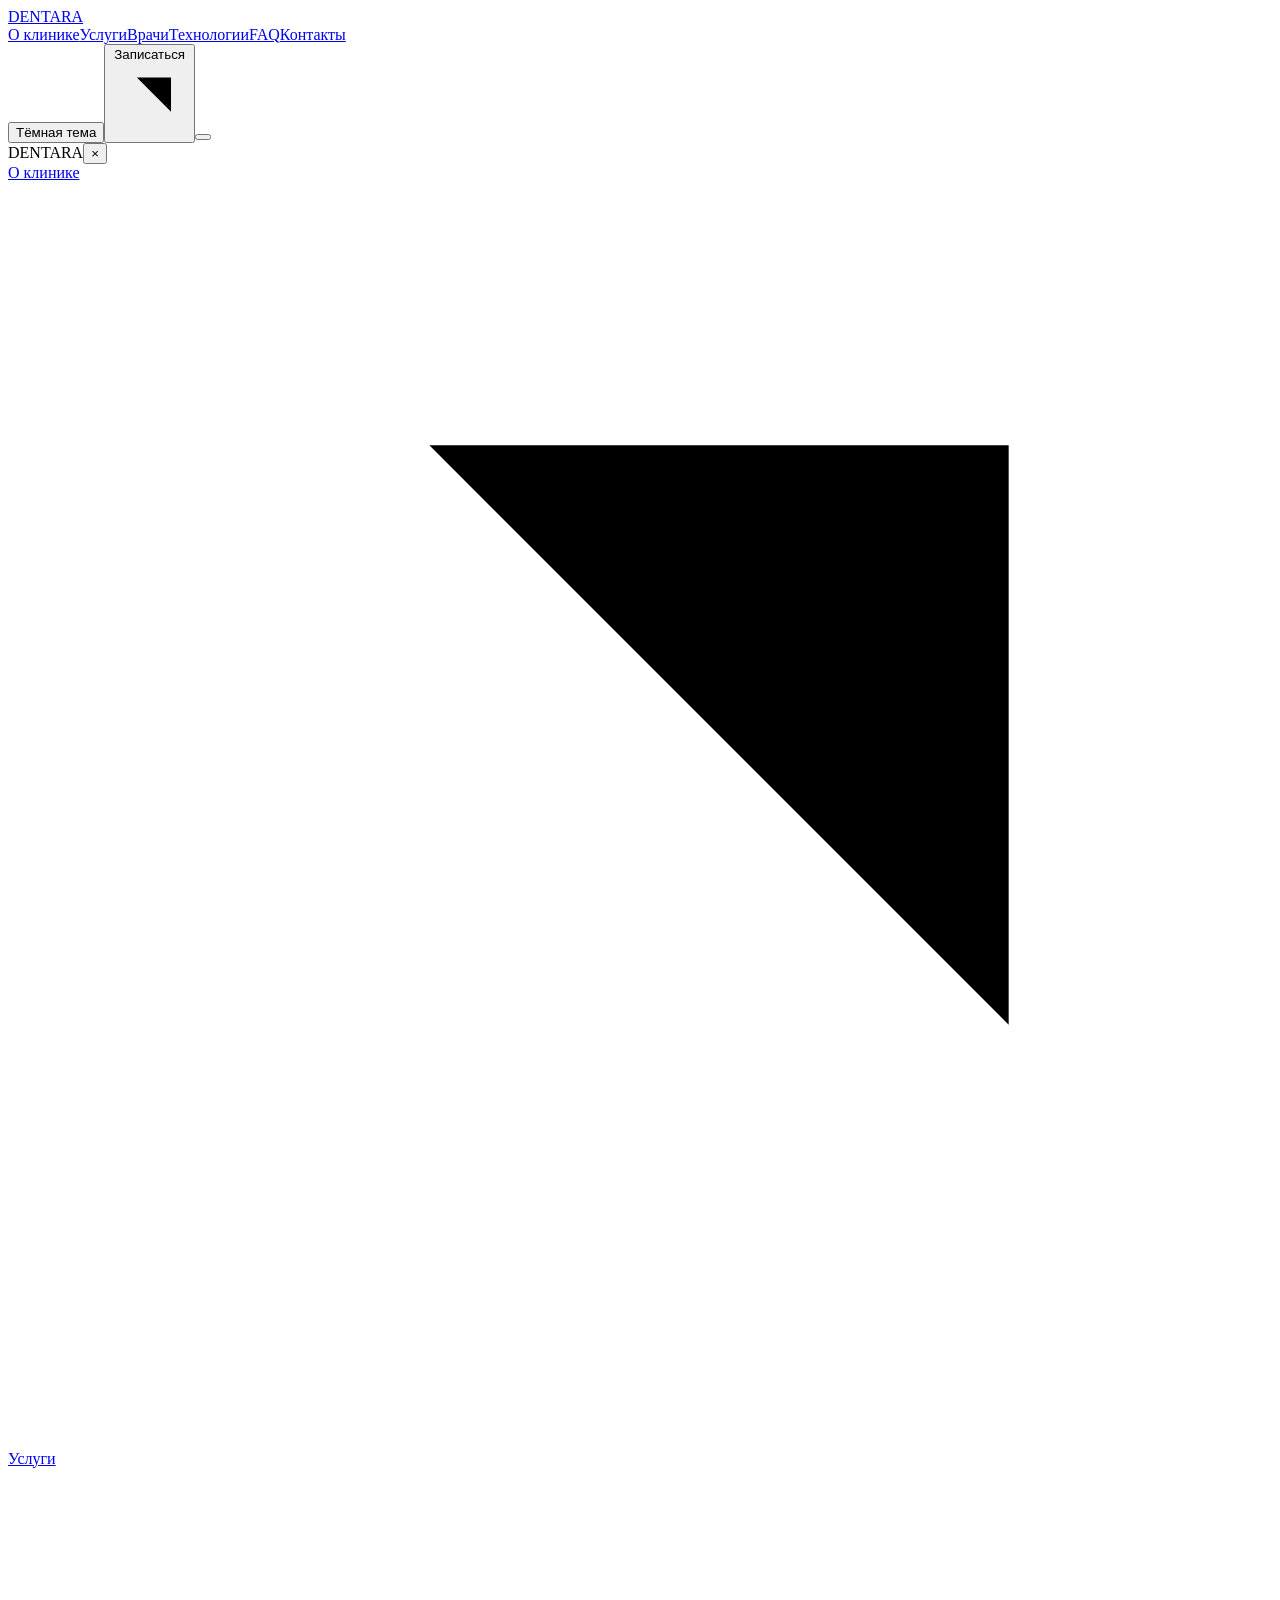
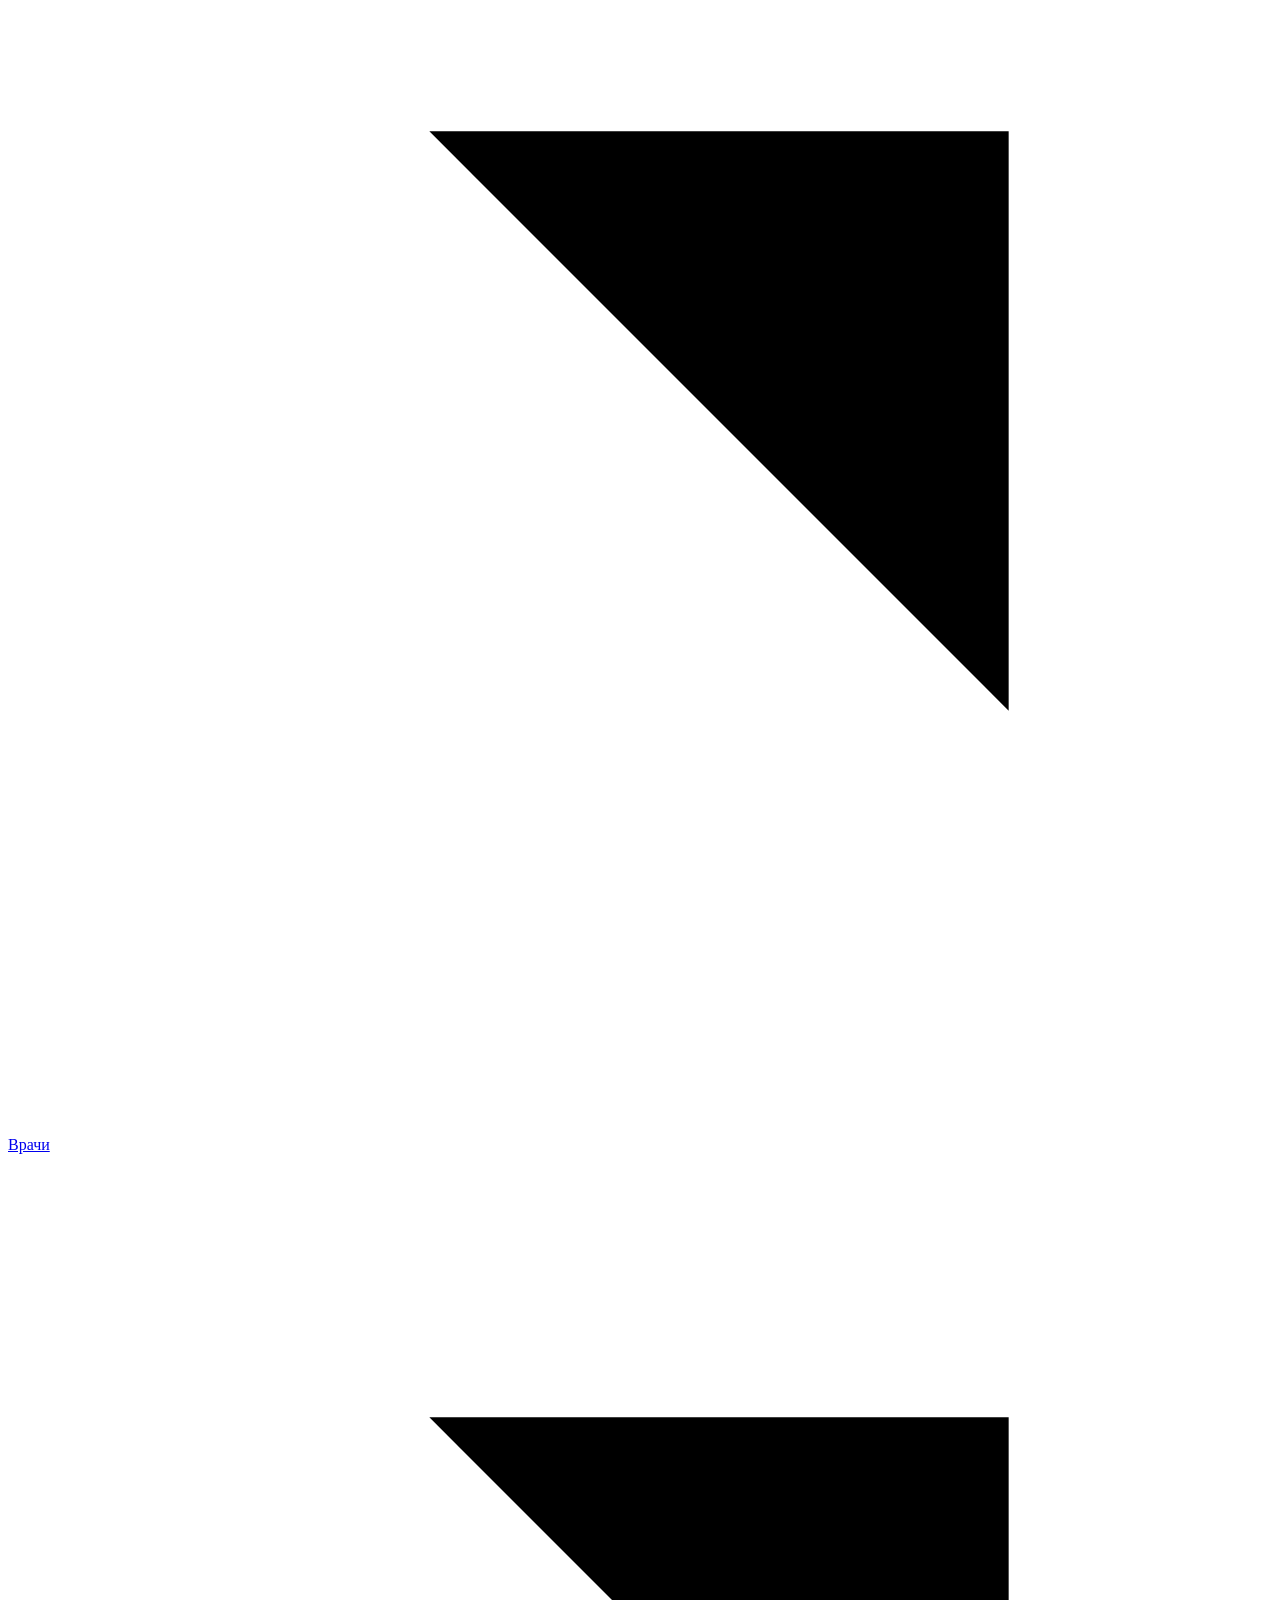
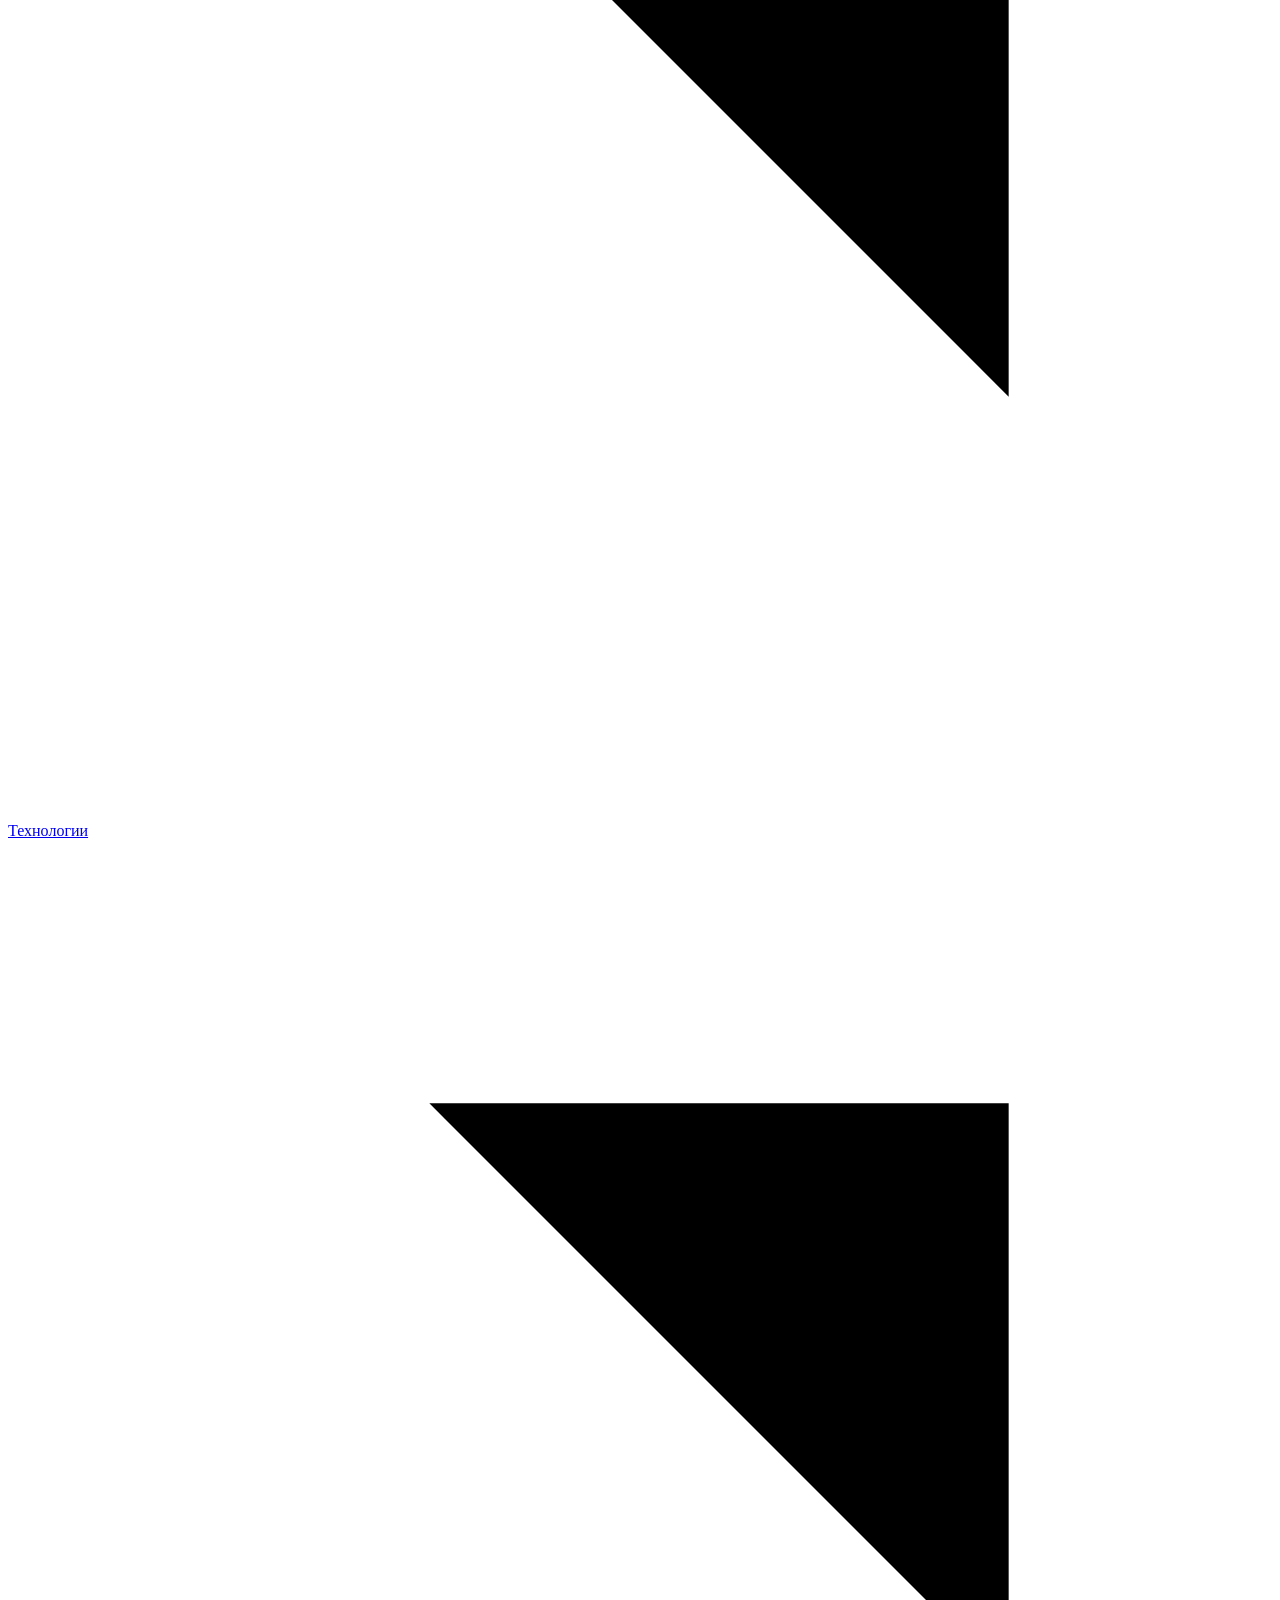
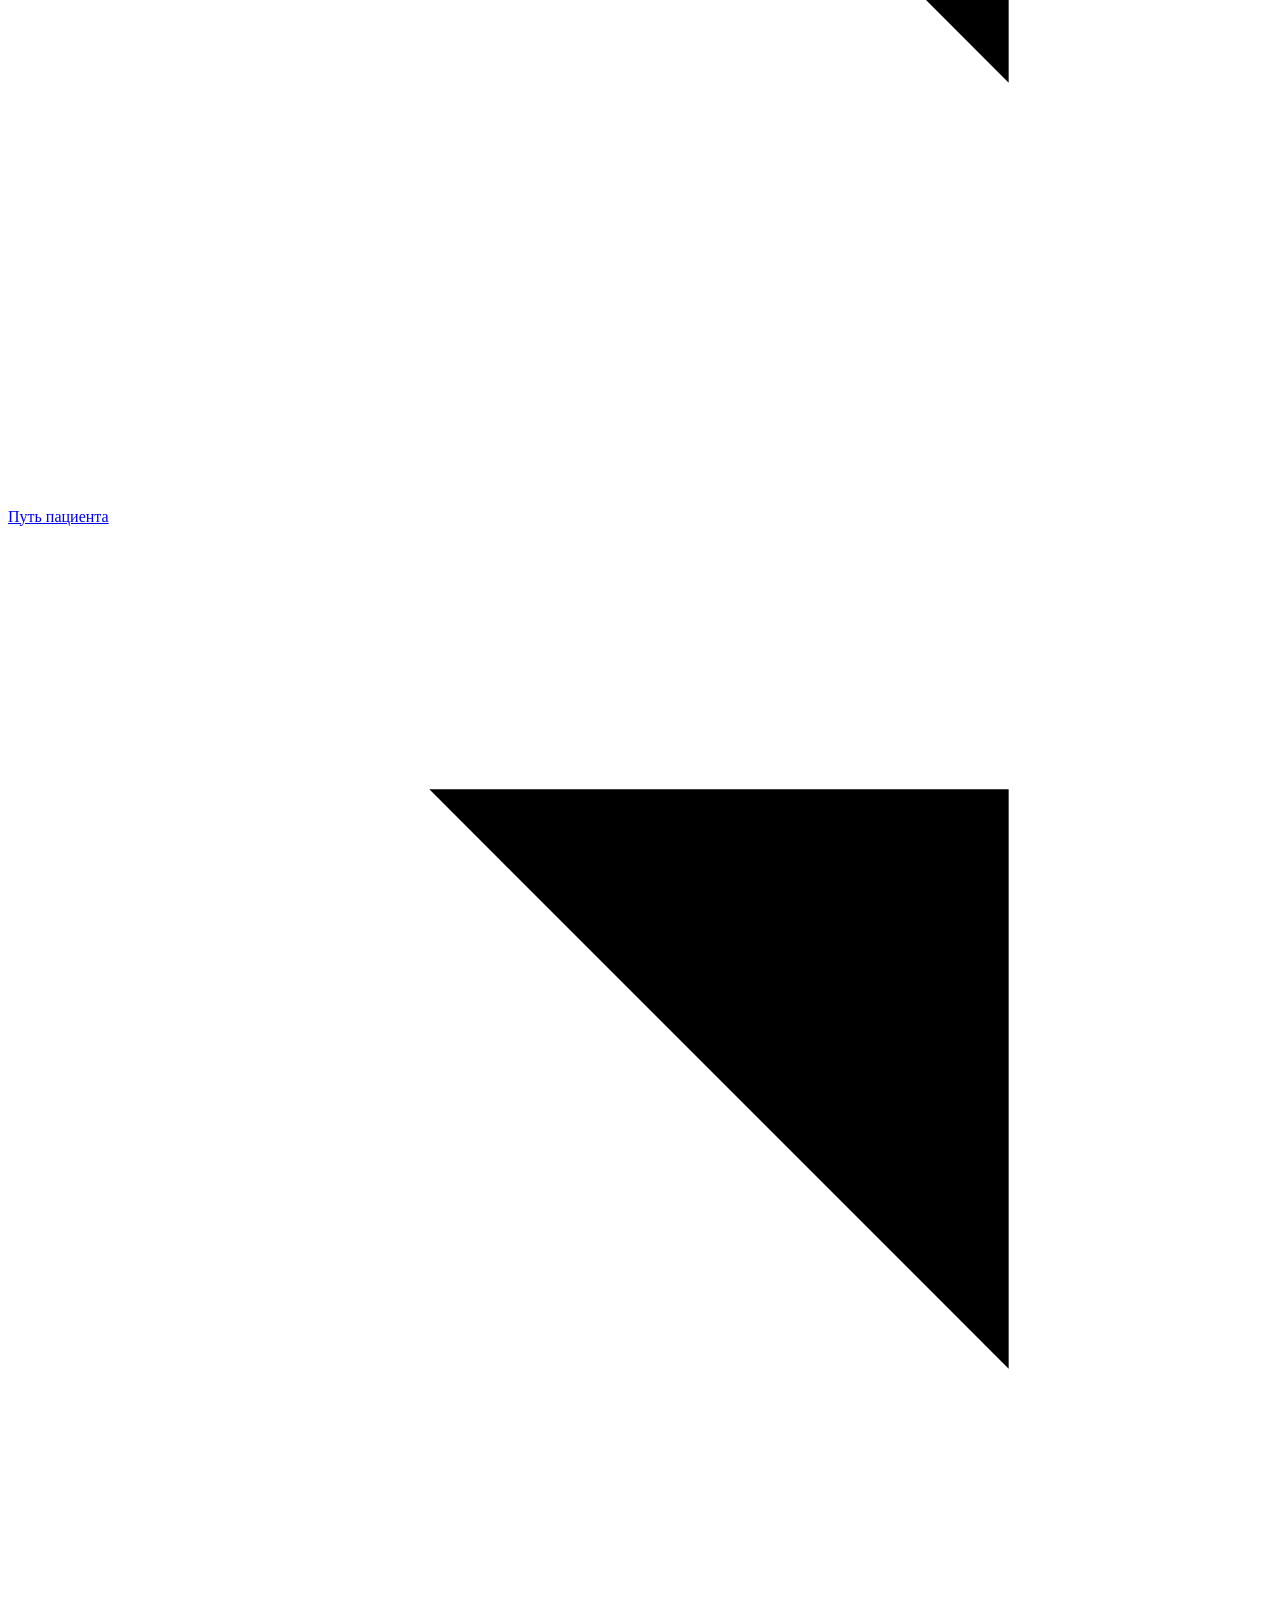
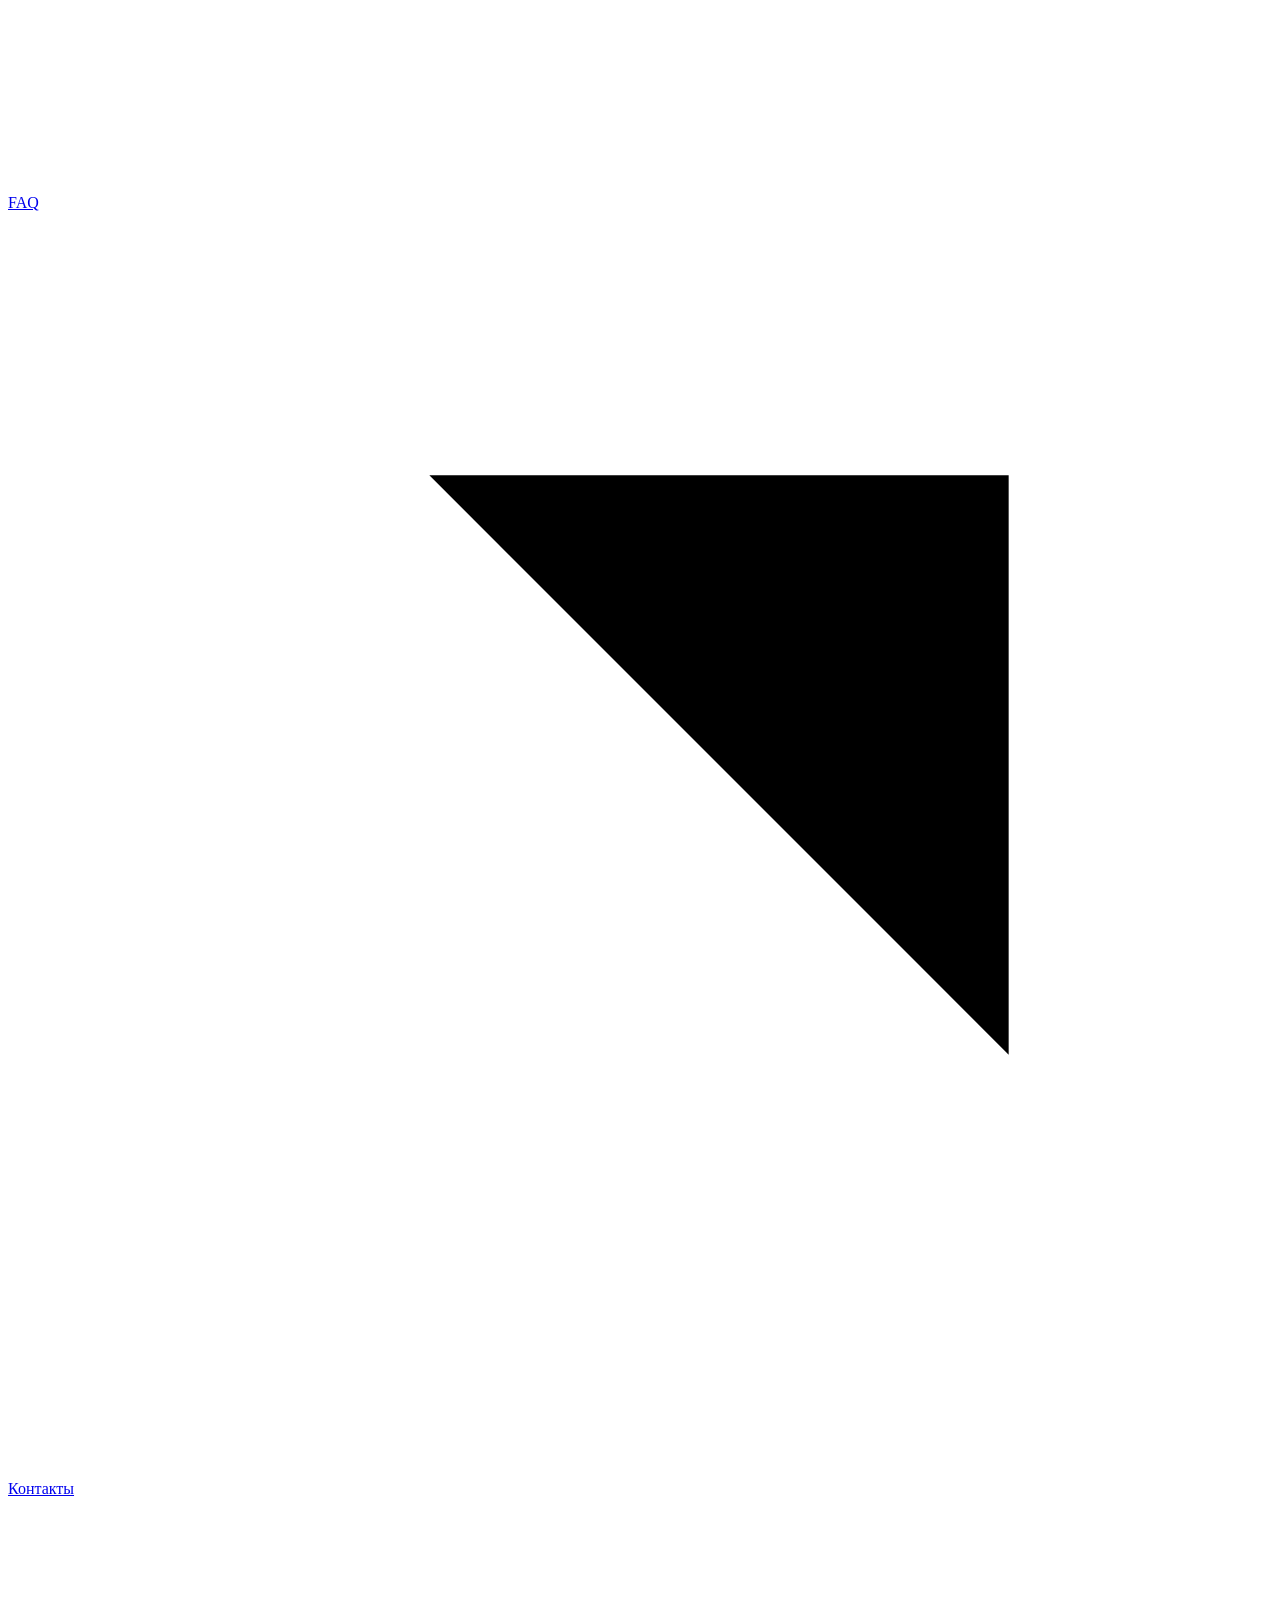
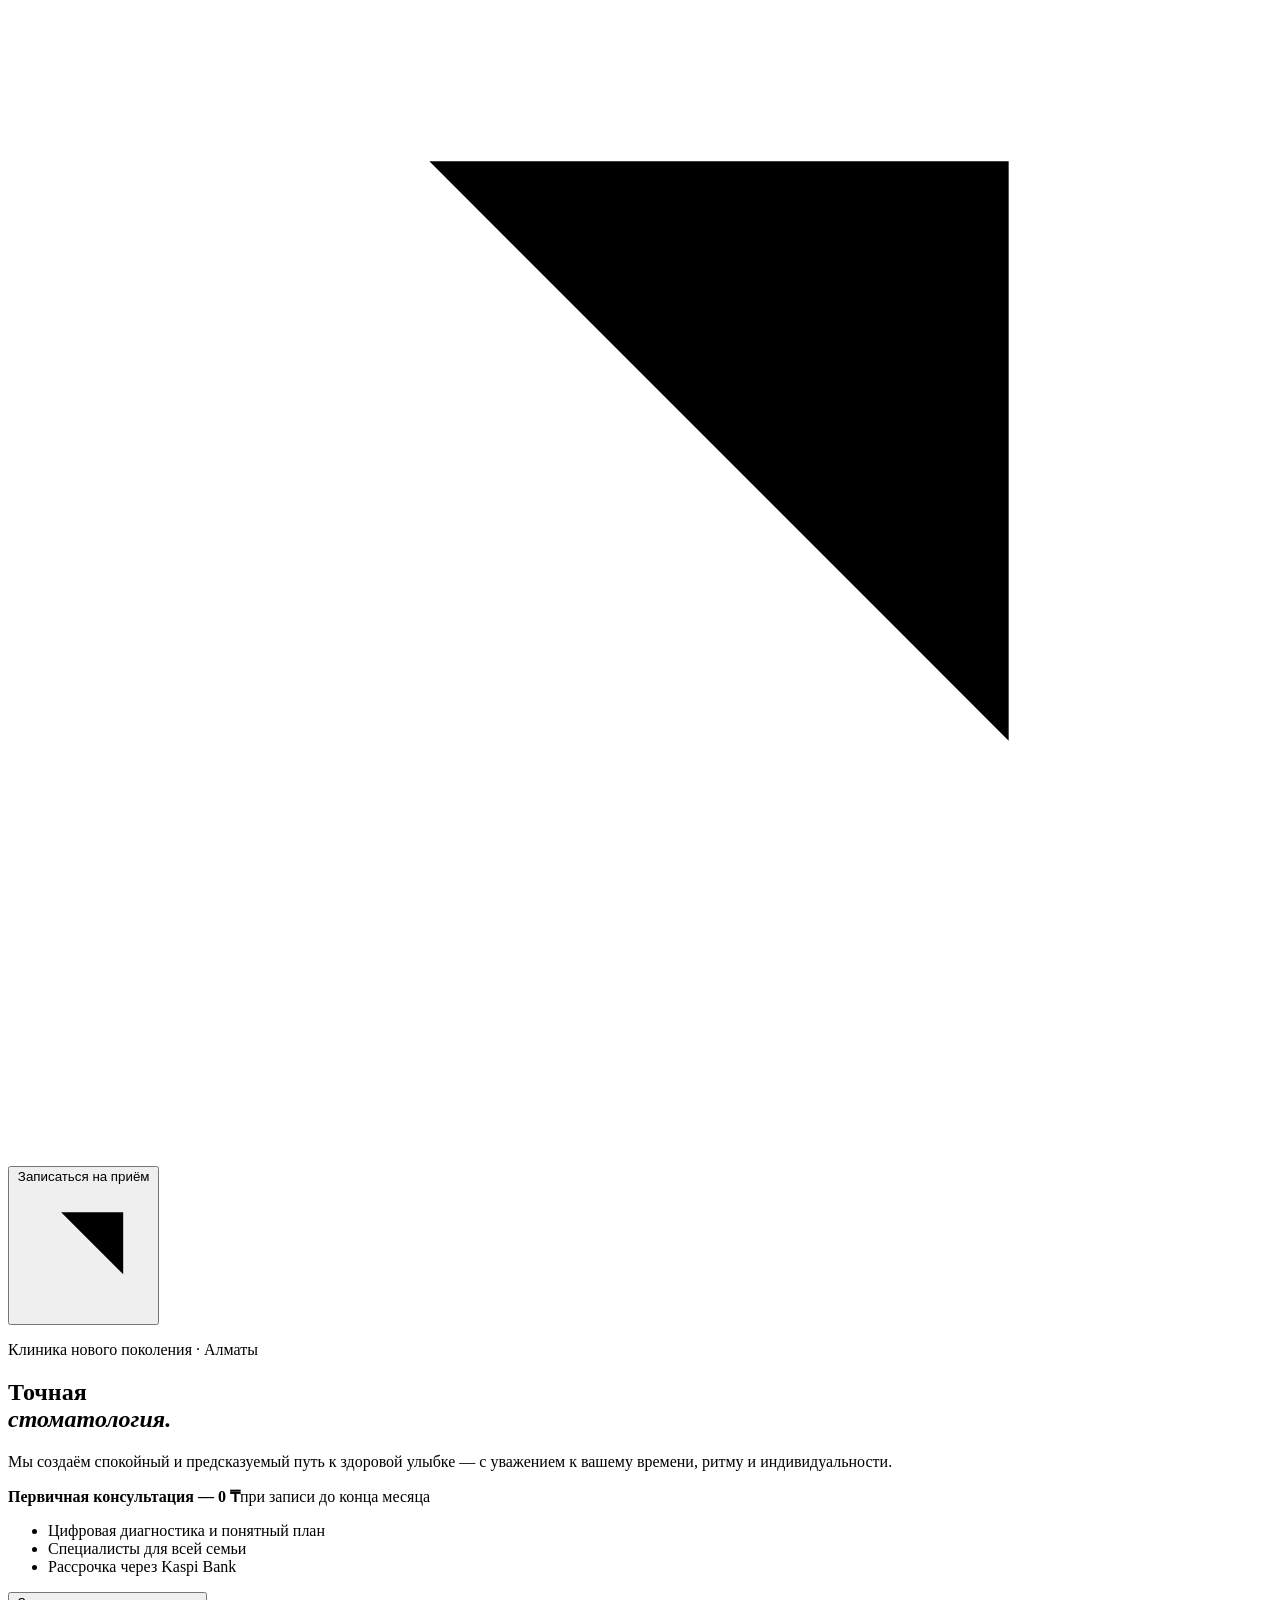
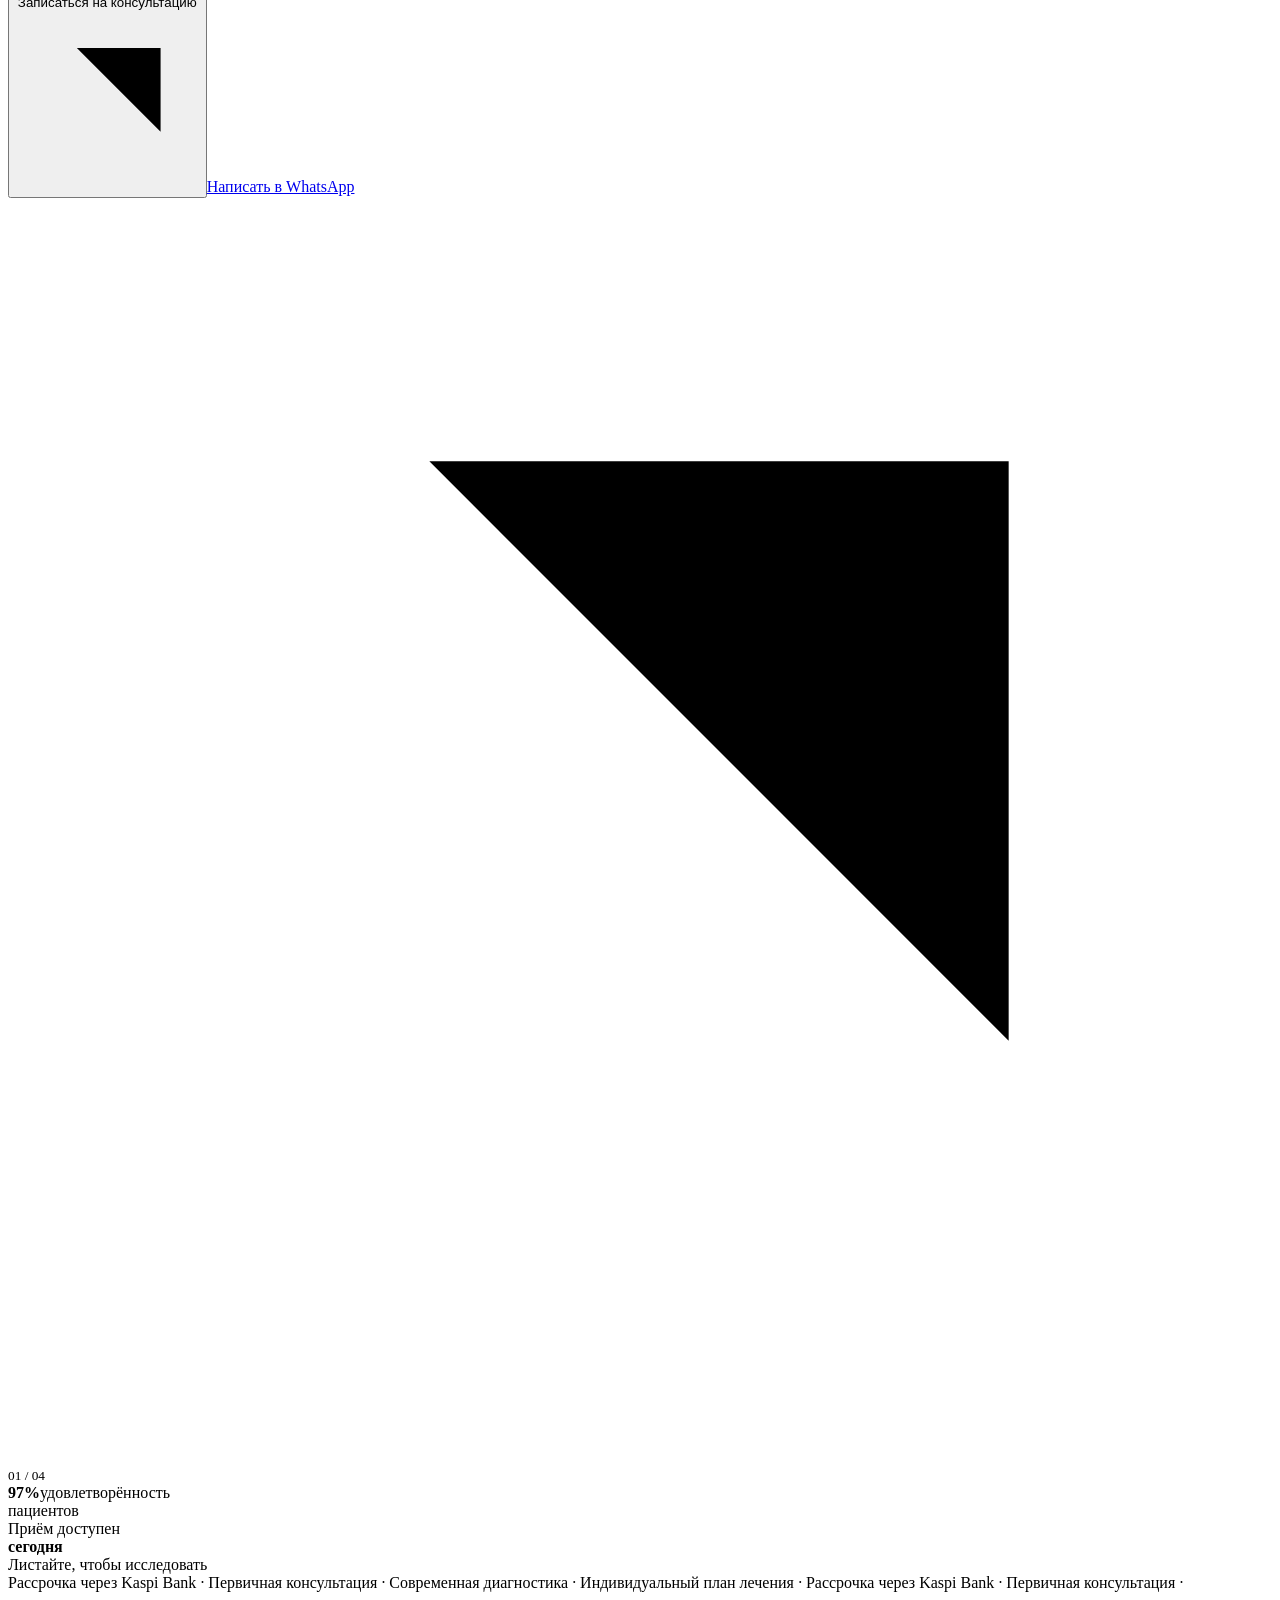
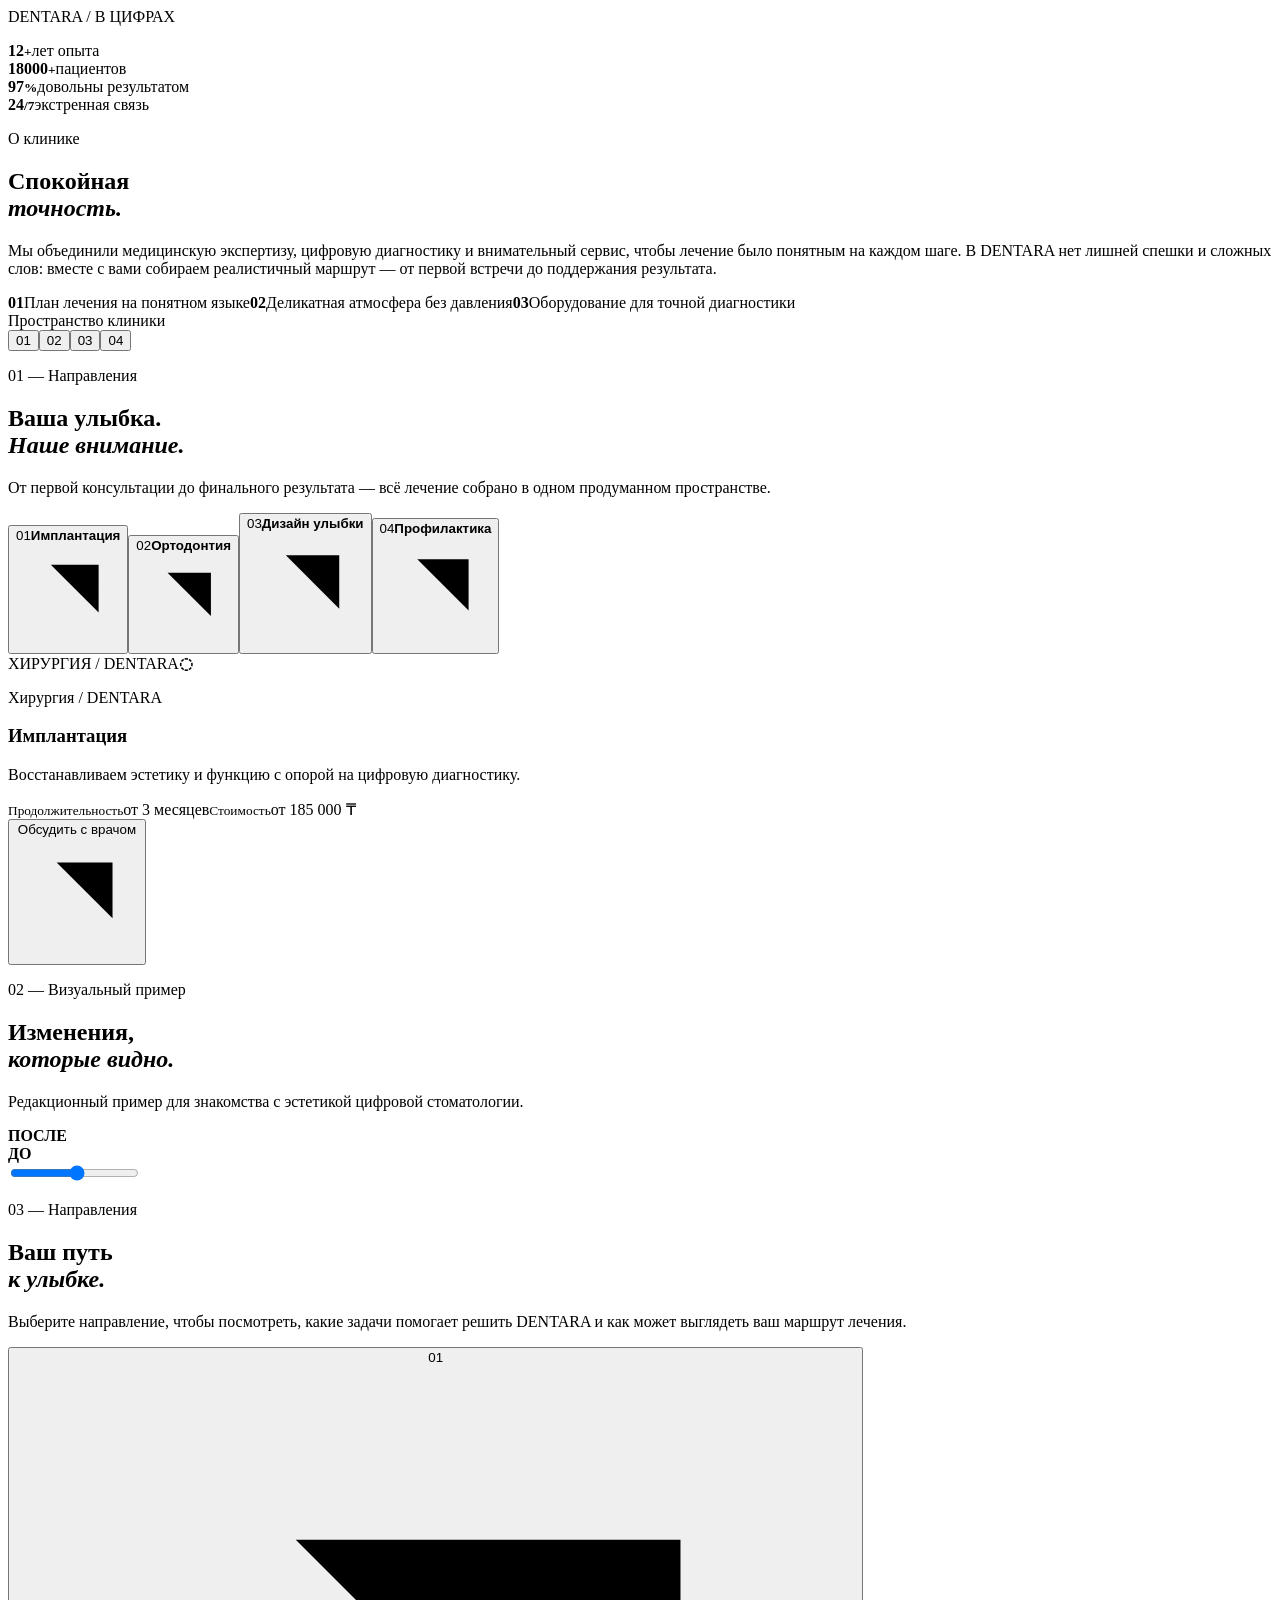
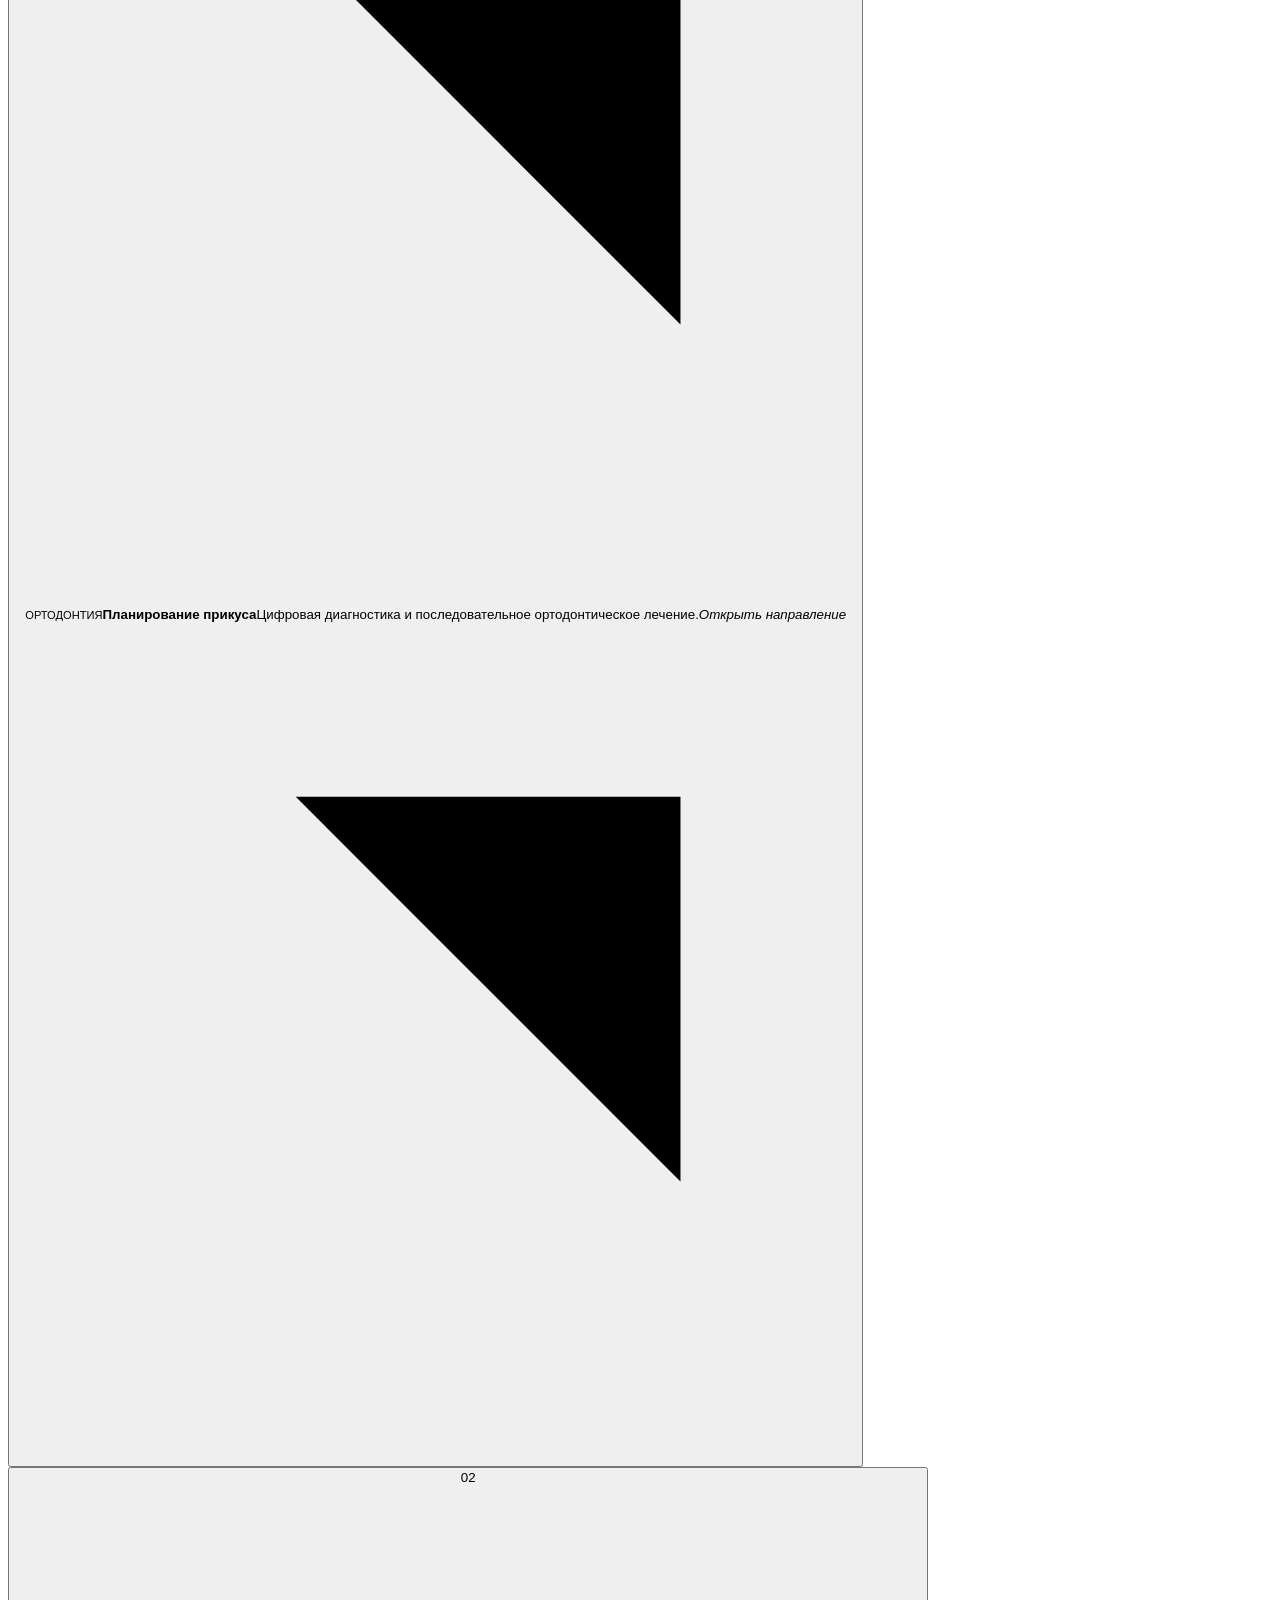
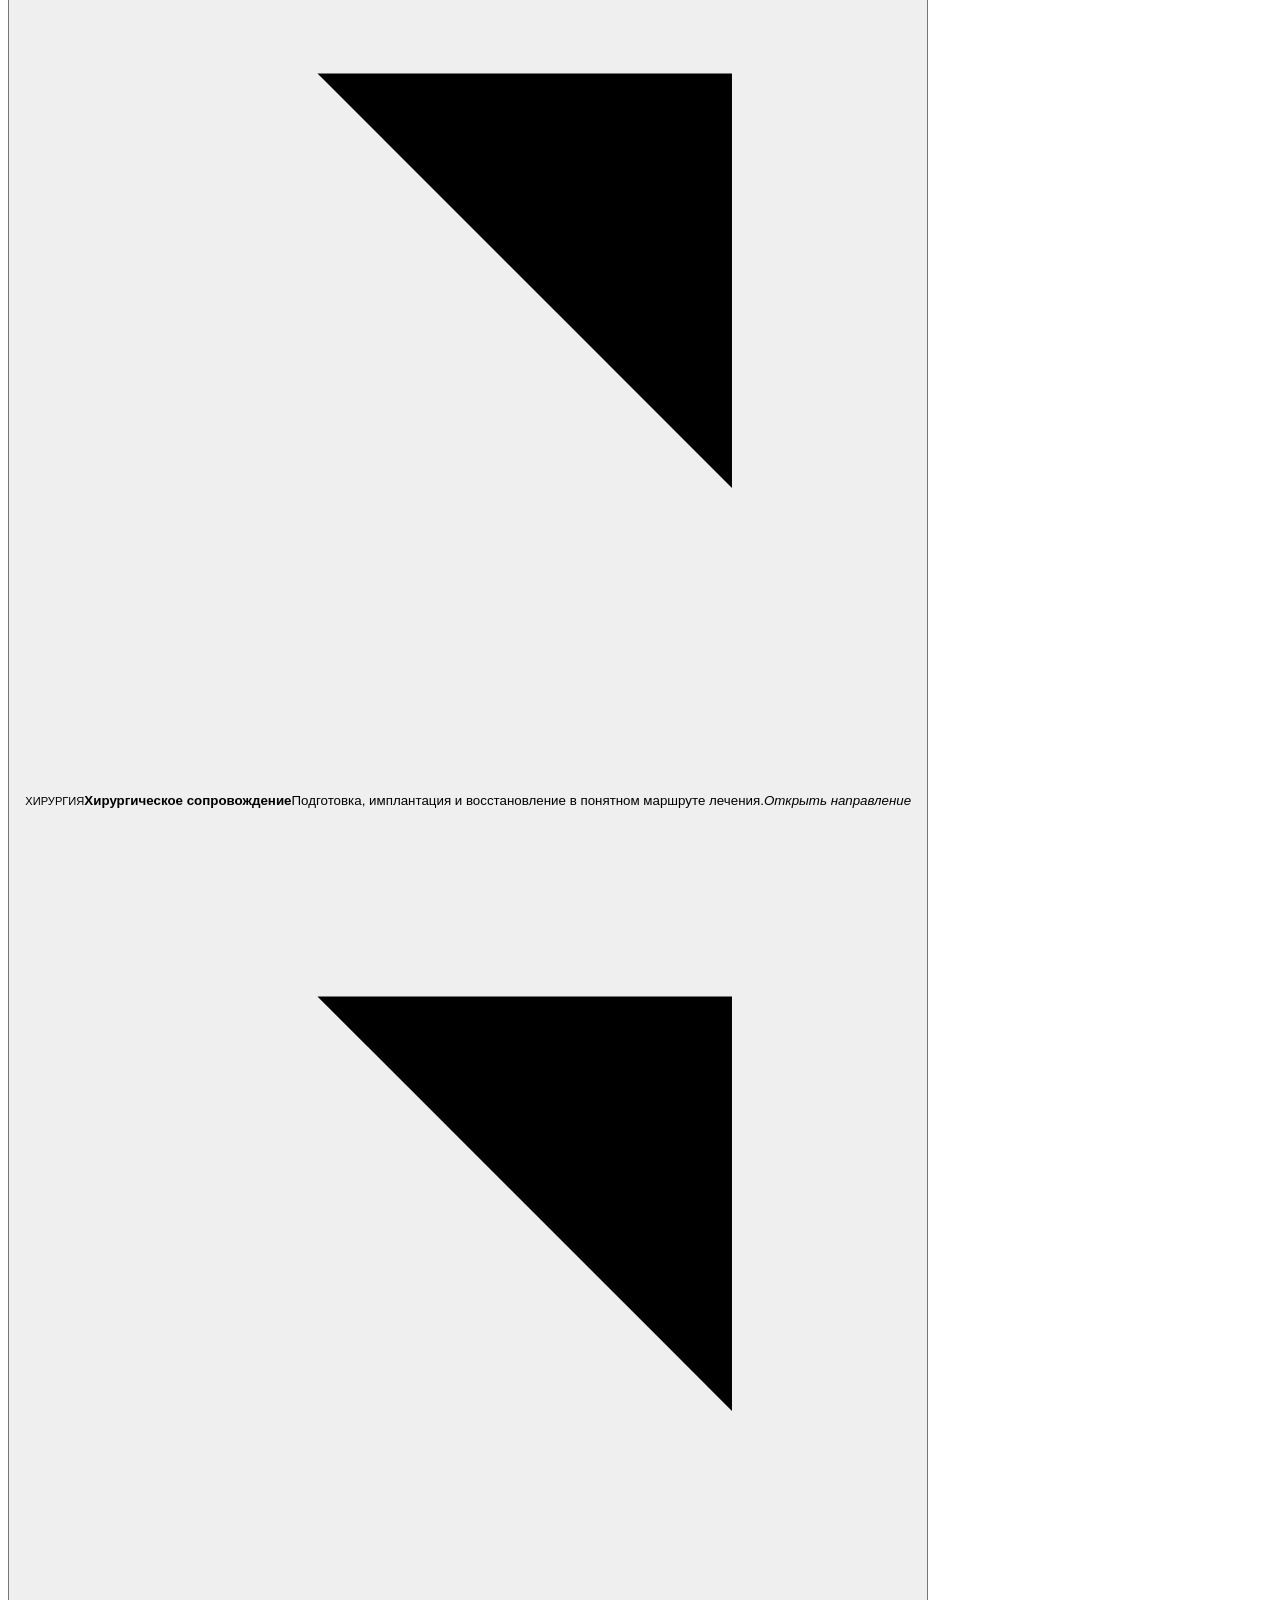
==== index.html @ a59b2c1b "Prepare international overnight outreach MVP" ====
<!doctype html>
<html lang="ru">
  <head>
    <meta charset="UTF-8" />
    <meta name="viewport" content="width=device-width,initial-scale=1" />
    <meta
      name="description"
      content="DENTARA — точная стоматология, спроектированная вокруг вас."
    />
    <title>DENTARA — Точная стоматология</title>
    <link rel="stylesheet" href="styles.css?v=31b51ff" />
  </head>
  <body>
    <header class="nav">
      <a class="brand" href="#top">DENTARA</a>
      <nav>
        <a href="#about">О клинике</a><a href="#services">Услуги</a
        ><a href="#doctors">Врачи</a><a href="#technology">Технологии</a
        ><a href="#faq">FAQ</a><a href="#contacts">Контакты</a>
      </nav>
      <button
        class="theme-toggle"
        type="button"
        data-theme-toggle
        aria-label="Переключить тему"
      >
        Тёмная тема</button
      ><button class="nav-cta" data-book>
        Записаться
        <svg
          class="icon-arrow"
          aria-hidden="true"
          viewBox="0 0 24 24"
          focusable="false"
        >
          <path d="M5 19 19 5M8 5h11v11" />
        </svg></button
      ><button class="hamb" aria-label="Открыть меню"><i></i><i></i></button>
    </header>
    <aside class="mobile-menu">
      <div class="mobile-head">
        <span class="brand">DENTARA</span><button class="close-menu">×</button>
      </div>
      <nav>
        <a href="#about"
          >О клинике
          <b
            ><svg
              class="icon-arrow"
              aria-hidden="true"
              viewBox="0 0 24 24"
              focusable="false"
            >
              <path d="M5 19 19 5M8 5h11v11" /></svg></b></a
        ><a href="#services"
          >Услуги
          <b
            ><svg
              class="icon-arrow"
              aria-hidden="true"
              viewBox="0 0 24 24"
              focusable="false"
            >
              <path d="M5 19 19 5M8 5h11v11" /></svg></b></a
        ><a href="#doctors"
          >Врачи
          <b
            ><svg
              class="icon-arrow"
              aria-hidden="true"
              viewBox="0 0 24 24"
              focusable="false"
            >
              <path d="M5 19 19 5M8 5h11v11" /></svg></b></a
        ><a href="#technology"
          >Технологии
          <b
            ><svg
              class="icon-arrow"
              aria-hidden="true"
              viewBox="0 0 24 24"
              focusable="false"
            >
              <path d="M5 19 19 5M8 5h11v11" /></svg></b></a
        ><a href="#journey"
          >Путь пациента
          <b
            ><svg
              class="icon-arrow"
              aria-hidden="true"
              viewBox="0 0 24 24"
              focusable="false"
            >
              <path d="M5 19 19 5M8 5h11v11" /></svg></b></a
        ><a href="#faq"
          >FAQ
          <b
            ><svg
              class="icon-arrow"
              aria-hidden="true"
              viewBox="0 0 24 24"
              focusable="false"
            >
              <path d="M5 19 19 5M8 5h11v11" /></svg></b></a
        ><a href="#contacts"
          >Контакты
          <b
            ><svg
              class="icon-arrow"
              aria-hidden="true"
              viewBox="0 0 24 24"
              focusable="false"
            >
              <path d="M5 19 19 5M8 5h11v11" /></svg></b
        ></a>
      </nav>
      <button class="btn" data-book>
        Записаться на приём
        <svg
          class="icon-arrow"
          aria-hidden="true"
          viewBox="0 0 24 24"
          focusable="false"
        >
          <path d="M5 19 19 5M8 5h11v11" />
        </svg>
      </button>
    </aside>
    <main id="top">
      <section class="hero">
        <div class="grid"></div>
        <div class="hero-copy reveal">
          <p class="eyebrow">Клиника нового поколения <span>·</span> Алматы</p>
          <h1>Точная<br /><em>стоматология.</em></h1>
          <p>
            Мы создаём спокойный и предсказуемый путь к здоровой улыбке — с
            уважением к вашему времени, ритму и индивидуальности.
          </p>
          <div class="offer">
            <b>Первичная консультация — 0 ₸</b
            ><span>при записи до конца месяца</span>
          </div>
          <ul class="hero-benefits">
            <li>Цифровая диагностика и понятный план</li>
            <li>Специалисты для всей семьи</li>
            <li>Рассрочка через Kaspi Bank</li>
          </ul>
          <div class="actions">
            <button class="btn" data-book>
              Записаться на консультацию
              <svg
                class="icon-arrow"
                aria-hidden="true"
                viewBox="0 0 24 24"
                focusable="false"
              >
                <path d="M5 19 19 5M8 5h11v11" />
              </svg></button
            ><a href="https://wa.me/111111111111" class="text-link"
              >Написать в WhatsApp
              <svg
                class="icon-arrow"
                aria-hidden="true"
                viewBox="0 0 24 24"
                focusable="false"
              >
                <path d="M5 19 19 5M8 5h11v11" /></svg
            ></a>
          </div>
        </div>
        <div class="hero-art">
          <div class="portrait">
            <span class="portrait-mark" aria-hidden="true"></span
            ><small>01 / 04</small>
          </div>
          <div class="float stat">
            <b>97%</b>удовлетворённость<br />пациентов
          </div>
          <div class="float available">
            <span class="status-dot" aria-hidden="true"></span> Приём
            доступен<br /><b>сегодня</b>
          </div>
        </div>
        <div class="scroll">Листайте, чтобы исследовать <i></i></div>
      </section>
      <div class="marquee">
        <div>
          Рассрочка через Kaspi Bank <i>·</i> Первичная консультация
          <i>·</i> Современная диагностика <i>·</i> Индивидуальный план лечения
          <i>·</i> Рассрочка через Kaspi Bank <i>·</i> Первичная консультация
          <i>·</i>
        </div>
      </div>
      <section class="metrics">
        <p class="label">DENTARA / В ЦИФРАХ</p>
        <div class="metric-grid">
          <div>
            <b data-count="12">0<small>+</small></b
            ><span>лет опыта</span>
          </div>
          <div>
            <b data-count="18000">0<small>+</small></b
            ><span>пациентов</span>
          </div>
          <div>
            <b data-count="97">0<small>%</small></b
            ><span>довольны результатом</span>
          </div>
          <div>
            <b data-count="24">0<small>/7</small></b
            ><span>экстренная связь</span>
          </div>
        </div>
      </section>
      <section id="about" class="section about">
        <div class="section-head">
          <div>
            <p class="eyebrow">О клинике</p>
            <h2>Спокойная<br /><em>точность.</em></h2>
          </div>
        </div>
        <div class="about-grid">
          <div class="about-copy">
            <p>
              Мы объединили медицинскую экспертизу, цифровую диагностику и
              внимательный сервис, чтобы лечение было понятным на каждом шаге. В
              DENTARA нет лишней спешки и сложных слов: вместе с вами собираем
              реалистичный маршрут — от первой встречи до поддержания
              результата.
            </p>
            <div class="about-points">
              <span><b>01</b>План лечения на понятном языке</span
              ><span><b>02</b>Деликатная атмосфера без давления</span
              ><span><b>03</b>Оборудование для точной диагностики</span>
            </div>
          </div>
          <div class="gallery">
            <div class="gallery-main" data-gallery-main>
              <span>Пространство клиники</span>
            </div>
            <div class="gallery-thumbs">
              <button class="active" data-gallery="0">01</button
              ><button data-gallery="1">02</button
              ><button data-gallery="2">03</button
              ><button data-gallery="3">04</button>
            </div>
          </div>
        </div>
      </section>
      <section id="services" class="section">
        <div class="section-head">
          <div>
            <p class="eyebrow">01 — Направления</p>
            <h2>Ваша улыбка.<br /><em>Наше внимание.</em></h2>
          </div>
          <p>
            От первой консультации до финального результата — всё лечение
            собрано в одном продуманном пространстве.
          </p>
        </div>
        <div class="services">
          <div class="service-list"></div>
          <div class="service-detail">
            <div class="service-visual">
              <span>ХИРУРГИЯ / DENTARA</span><b>◌</b>
            </div>
            <div class="detail-copy">
              <p class="eyebrow">Хирургия / DENTARA</p>
              <h3>Имплантация</h3>
              <p>
                Восстанавливаем эстетику и функцию с опорой на цифровую
                диагностику.
              </p>
              <div class="meta">
                <span><small>Продолжительность</small>от 3 месяцев</span
                ><span><small>Стоимость</small>от 185 000 ₸</span>
              </div>
              <button class="arrow" data-book>
                Обсудить с врачом
                <svg
                  class="icon-arrow"
                  aria-hidden="true"
                  viewBox="0 0 24 24"
                  focusable="false"
                >
                  <path d="M5 19 19 5M8 5h11v11" />
                </svg>
              </button>
            </div>
          </div>
        </div>
      </section>
      <section class="section case">
        <div class="section-head">
          <div>
            <p class="eyebrow">02 — Визуальный пример</p>
            <h2>Изменения,<br /><em>которые видно.</em></h2>
            <p class="section-support">
              Редакционный пример для знакомства с эстетикой цифровой
              стоматологии.
            </p>
          </div>
        </div>
        <div class="compare">
          <div class="after">
            <div
              class="compare-media"
              role="img"
              aria-label="Изображение после лечения"
            ></div>
            <strong>ПОСЛЕ</strong>
          </div>
          <div class="before">
            <div
              class="compare-media"
              role="img"
              aria-label="Изображение до лечения"
            ></div>
            <strong>ДО</strong>
          </div>
          <input
            type="range"
            min="0"
            max="100"
            value="52"
            aria-label="Сравнить изображения до и после"
          /><i class="handle" aria-hidden="true"></i>
        </div>
      </section>
      <section id="doctors" class="section doctors">
        <div class="section-head">
          <div>
            <p class="eyebrow">03 — Направления</p>
            <h2>Ваш путь<br /><em>к улыбке.</em></h2>
          </div>
          <p>
            Выберите направление, чтобы посмотреть, какие задачи помогает решить
            DENTARA и как может выглядеть ваш маршрут лечения.
          </p>
        </div>
        <div class="doctor-grid"></div>
      </section>
      <section id="technology" class="tech">
        <div class="grid"></div>
        <div class="tech-copy">
          <p class="eyebrow">04 — Технологии</p>
          <h2>Технология<br /><em>для спокойствия.</em></h2>
          <p>
            Каждое решение мы проверяем данными: от первого 3D-скана до
            финальной примерки реставрации.
          </p>
          <a href="#journey" class="text-link">Как это работает </a>
        </div>
        <div class="console">
          <div>SCAN / 3D-0428 <span>LIVE</span></div>
          <div class="scan">
            <span class="scan-mark" aria-hidden="true"></span><i>+ 32.4°</i
            ><b>4.8 mm</b>
          </div>
          <div>Точность сканирования <strong>99.8%</strong></div>
        </div>
      </section>
      <section id="journey" class="section journey">
        <div class="section-head">
          <div>
            <p class="eyebrow">05 — Путь пациента</p>
            <h2>От первого шага<br /><em>до новой привычки.</em></h2>
          </div>
        </div>
        <div class="journey-grid"></div>
      </section>
      <section class="section smile">
        <div>
          <p class="eyebrow">06 — Smile preview</p>
          <h2>Улыбка, которая<br /><em>остаётся вашей.</em></h2>
          <p>
            Выберите настроение, чтобы увидеть иллюстративную визуализацию. Это
            не медицинский прогноз.
          </p>
          <div class="tabs"></div>
        </div>
        <div class="smile-preview">
          <span class="smile-mark" aria-hidden="true"></span
          ><small>ILLUSTRATIVE PREVIEW</small>
        </div>
      </section>
      <section id="faq" class="section faq">
        <div>
          <p class="eyebrow">07 — FAQ</p>
          <h2>Частые<br /><em>вопросы.</em></h2>
        </div>
        <div class="faq-list"></div>
      </section>
      <section id="contacts" class="section contacts">
        <div class="section-head">
          <div>
            <p class="eyebrow">08 — Контакты</p>
            <h2>Будем<br /><em>на связи.</em></h2>
          </div>
          <p>
            Выберите удобный способ — администратор ответит и поможет подобрать
            время для консультации.
          </p>
        </div>
        <div class="contact-grid">
          <div class="contact-info">
            <a href="tel:+111111111111">+1 111 111 1111</a
            ><a href="https://wa.me/111111111111"
              >Написать в WhatsApp
              <svg
                class="icon-arrow"
                aria-hidden="true"
                viewBox="0 0 24 24"
                focusable="false"
              >
                <path d="M5 19 19 5M8 5h11v11" /></svg
            ></a>
            <p>Алматы, ул. Достык, 132<br />Пн–Сб, 08:00–21:00</p>
            <a
              class="route"
              href="https://www.google.com/maps/search/?api=1&query=Almaty+Dostyk+132"
              target="_blank"
              >Построить маршрут
              <svg
                class="icon-arrow"
                aria-hidden="true"
                viewBox="0 0 24 24"
                focusable="false"
              >
                <path d="M5 19 19 5M8 5h11v11" /></svg
            ></a>
          </div>
          <div class="map-card">
            <iframe
              title="Карта расположения DENTARA"
              loading="lazy"
              referrerpolicy="no-referrer-when-downgrade"
              src="https://www.google.com/maps?q=43.2389,76.8897&amp;z=16&amp;output=embed"
            ></iframe>
          </div>
        </div>
      </section>
    </main>
    <footer>
      <div class="footer-top">
        <div>
          <span class="brand">DENTARA</span>
          <h2>Время для<br /><em>своей улыбки.</em></h2>
          <button class="btn" data-book>
            Записаться на приём
            <svg
              class="icon-arrow"
              aria-hidden="true"
              viewBox="0 0 24 24"
              focusable="false"
            >
              <path d="M5 19 19 5M8 5h11v11" />
            </svg>
          </button>
        </div>
        <div class="footer-links">
          <div>
            <small>Навигация</small><a href="#services">Услуги</a
            ><a href="#doctors">Врачи</a><a href="#technology">Технологии</a
            ><a href="#faq">FAQ</a>
          </div>
          <div>
            <small>Контакты</small
            ><a href="tel:+111111111111">+1 111 111 1111</a
            ><a href="mailto:hello@dentara.demo">hello@dentara.demo</a>
            <p>Алматы, ул. Достык, 132<br />Пн–Сб, 08:00–21:00</p>
          </div>
        </div>
      </div>
      <div class="footer-bottom">
        © 2024 DENTARA / DEMO PROJECT
        <span>Не является медицинской рекомендацией</span
        ><span
          >Instagram
          <svg
            class="icon-arrow"
            aria-hidden="true"
            viewBox="0 0 24 24"
            focusable="false"
          >
            <path d="M5 19 19 5M8 5h11v11" /></svg
        ></span>
      </div>
    </footer>
    <div class="modal-layer" id="doctor-modal">
      <div
        class="modal doctor-modal"
        role="dialog"
        aria-modal="true"
        aria-labelledby="direction-title"
      >
        <button class="x" type="button" aria-label="Закрыть">×</button>
        <div class="modal-avatar" aria-hidden="true"></div>
        <p class="eyebrow"></p>
        <h2 id="direction-title"></h2>
        <p class="bio"></p>
        <div class="facts">
          <span><small>Фокус направления</small></span
          ><span><small>Формат</small>Индивидуальный план</span>
        </div>
        <button class="btn" data-book>
          Обсудить направление
          <svg
            class="icon-arrow"
            aria-hidden="true"
            viewBox="0 0 24 24"
            focusable="false"
          >
            <path d="M5 19 19 5M8 5h11v11" />
          </svg>
        </button>
      </div>
    </div>
    <div class="modal-layer" id="booking-modal">
      <div class="modal booking">
        <button class="x" type="button" aria-label="Закрыть">×</button>
        <div class="booking-top">
          <span class="eyebrow">Запись на приём</span><b><em>01</em> / 03</b>
        </div>
        <div class="booking-body"></div>
        <button class="back" type="button">
          <svg
            class="icon-arrow icon-arrow-back"
            aria-hidden="true"
            viewBox="0 0 24 24"
            focusable="false"
          >
            <path d="M19 12H5m7-6-6 6 6 6" />
          </svg>
          Назад
        </button>
      </div>
    </div>
    <div class="toast"></div>
    <script src="script.js?v=31b51ff"></script>
  </body>
</html>
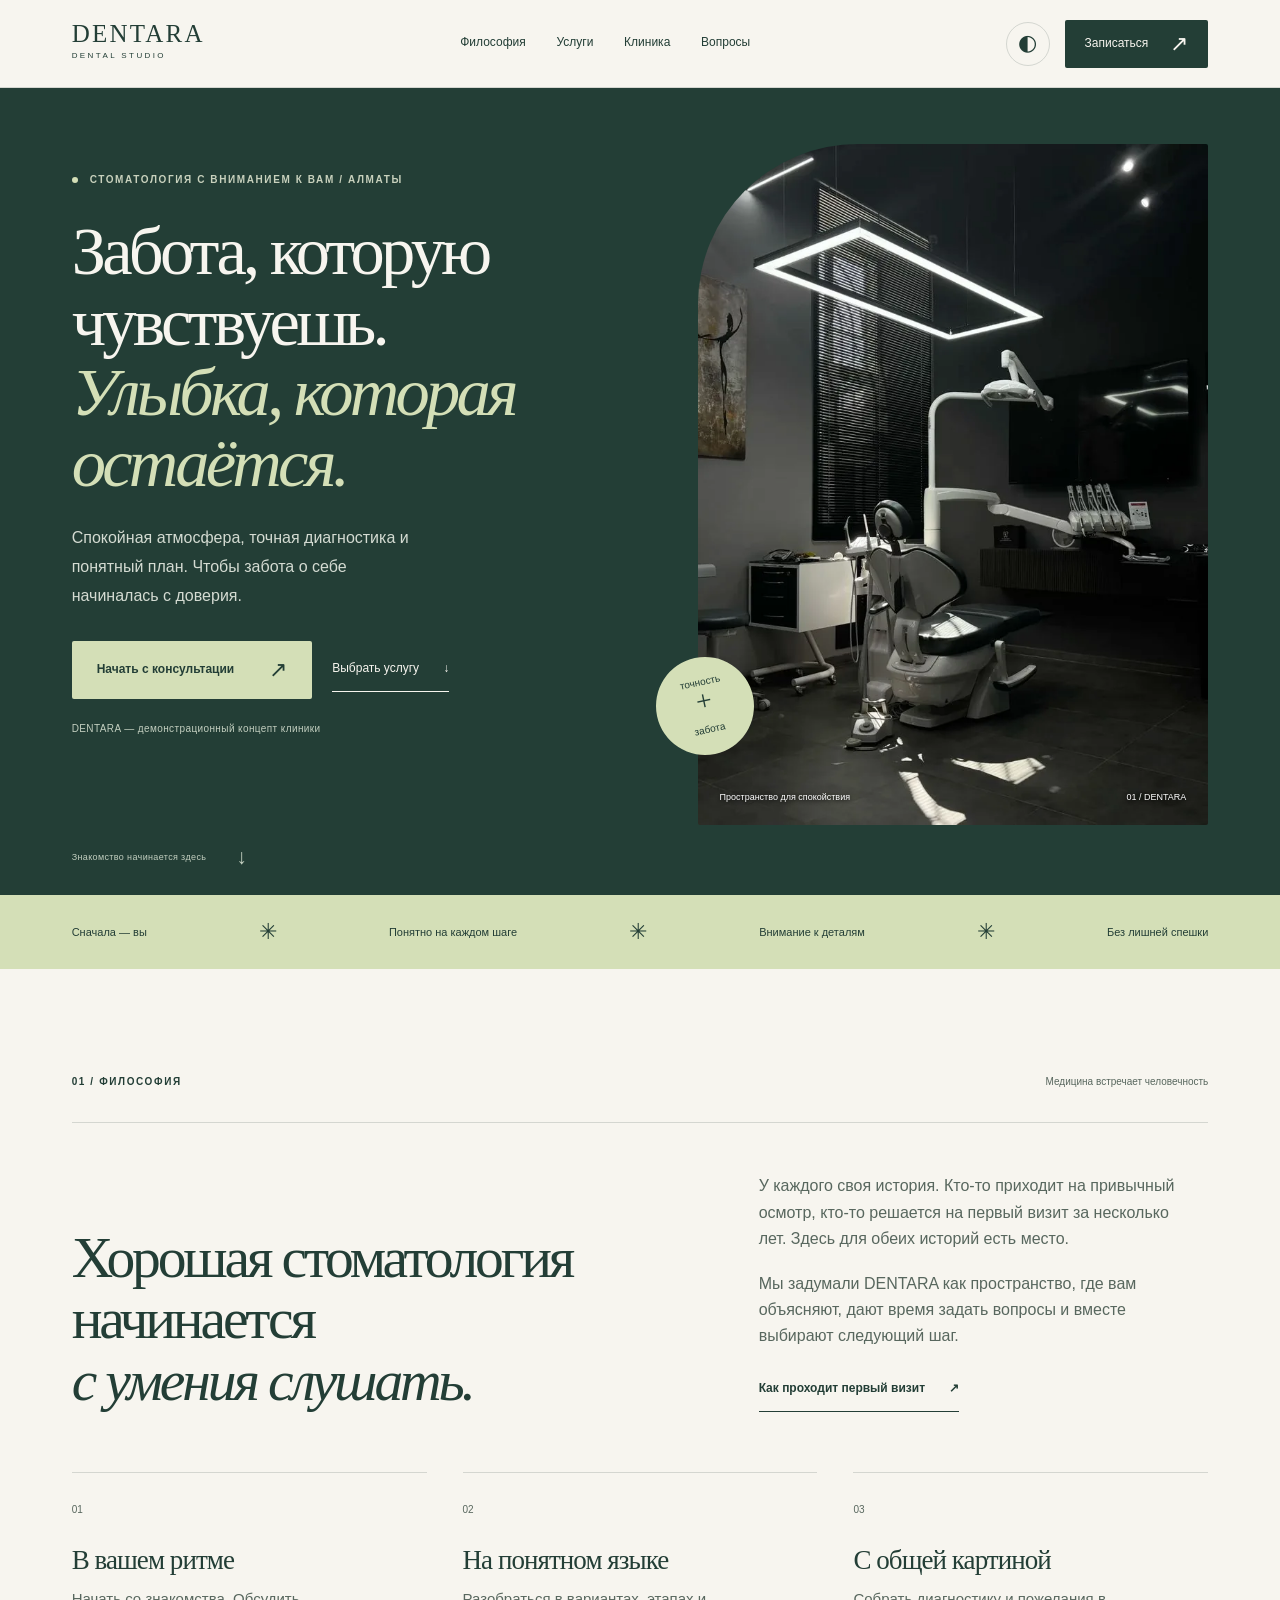
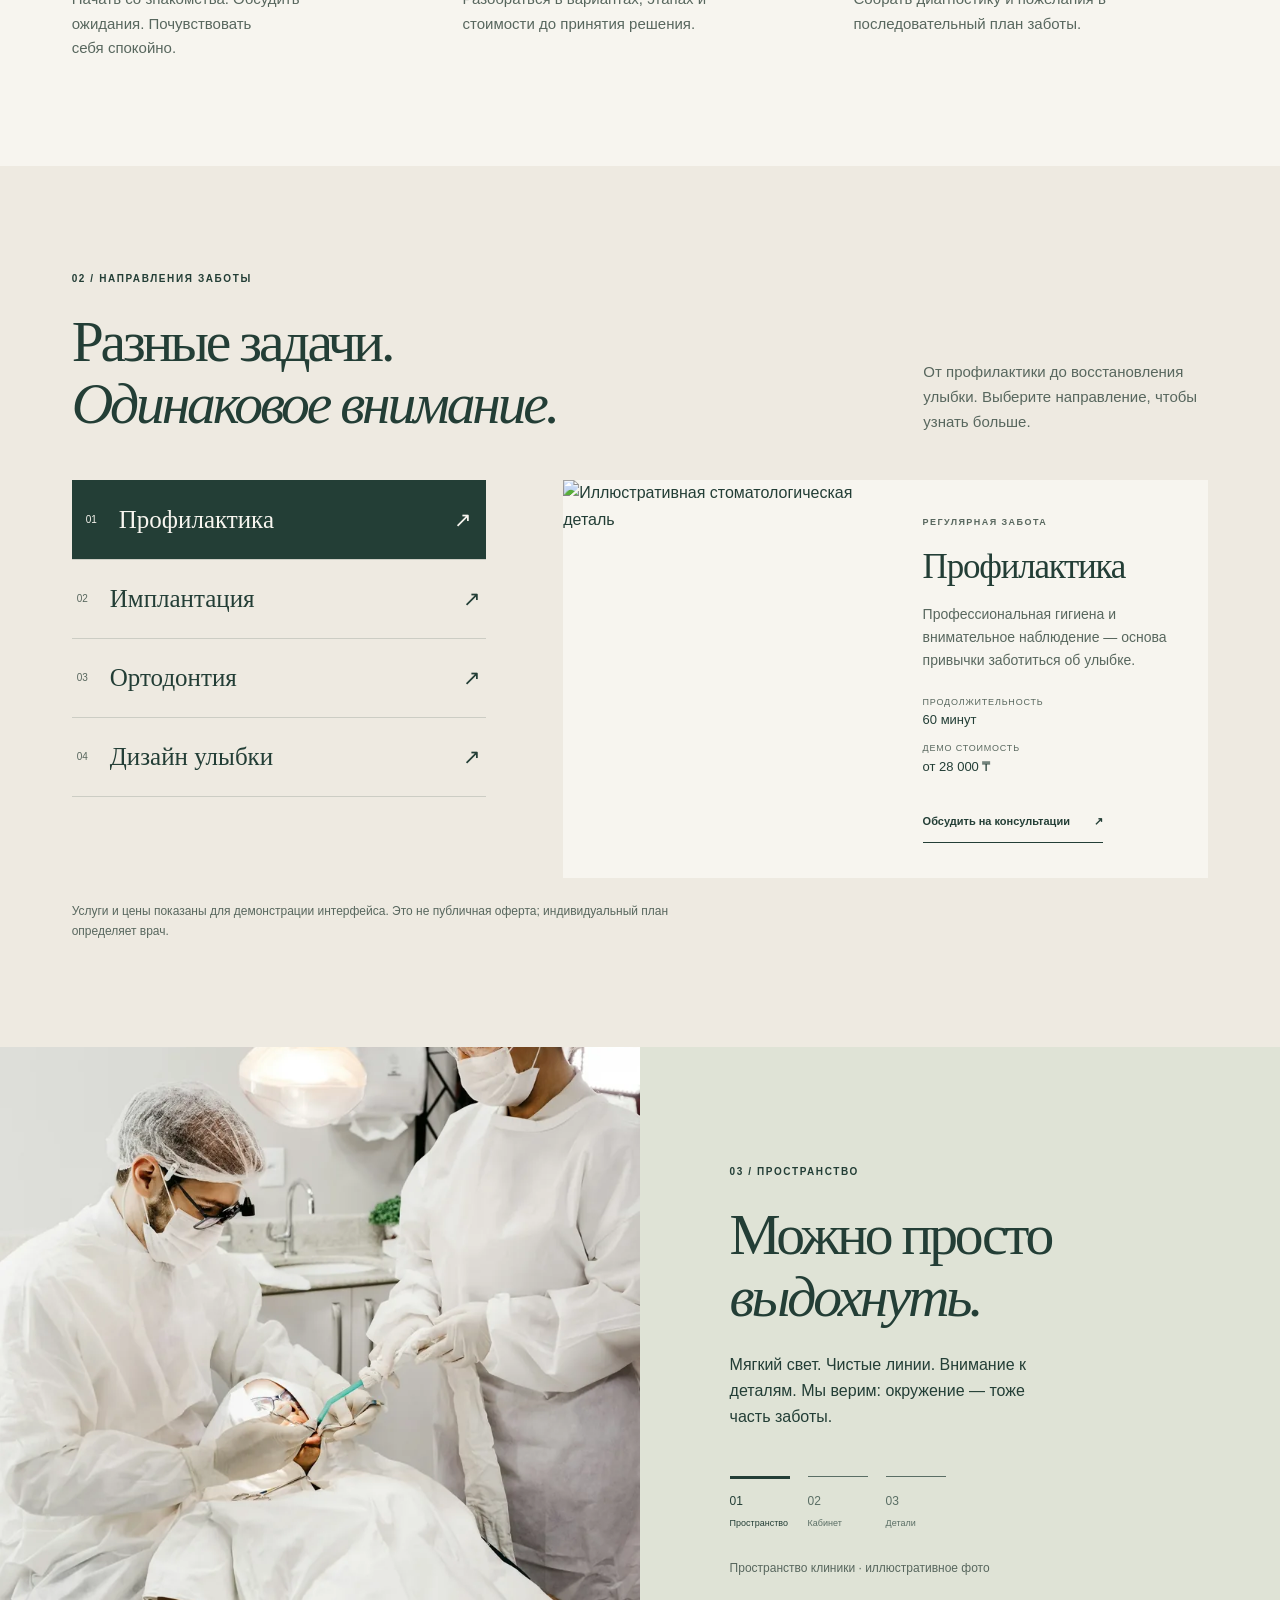
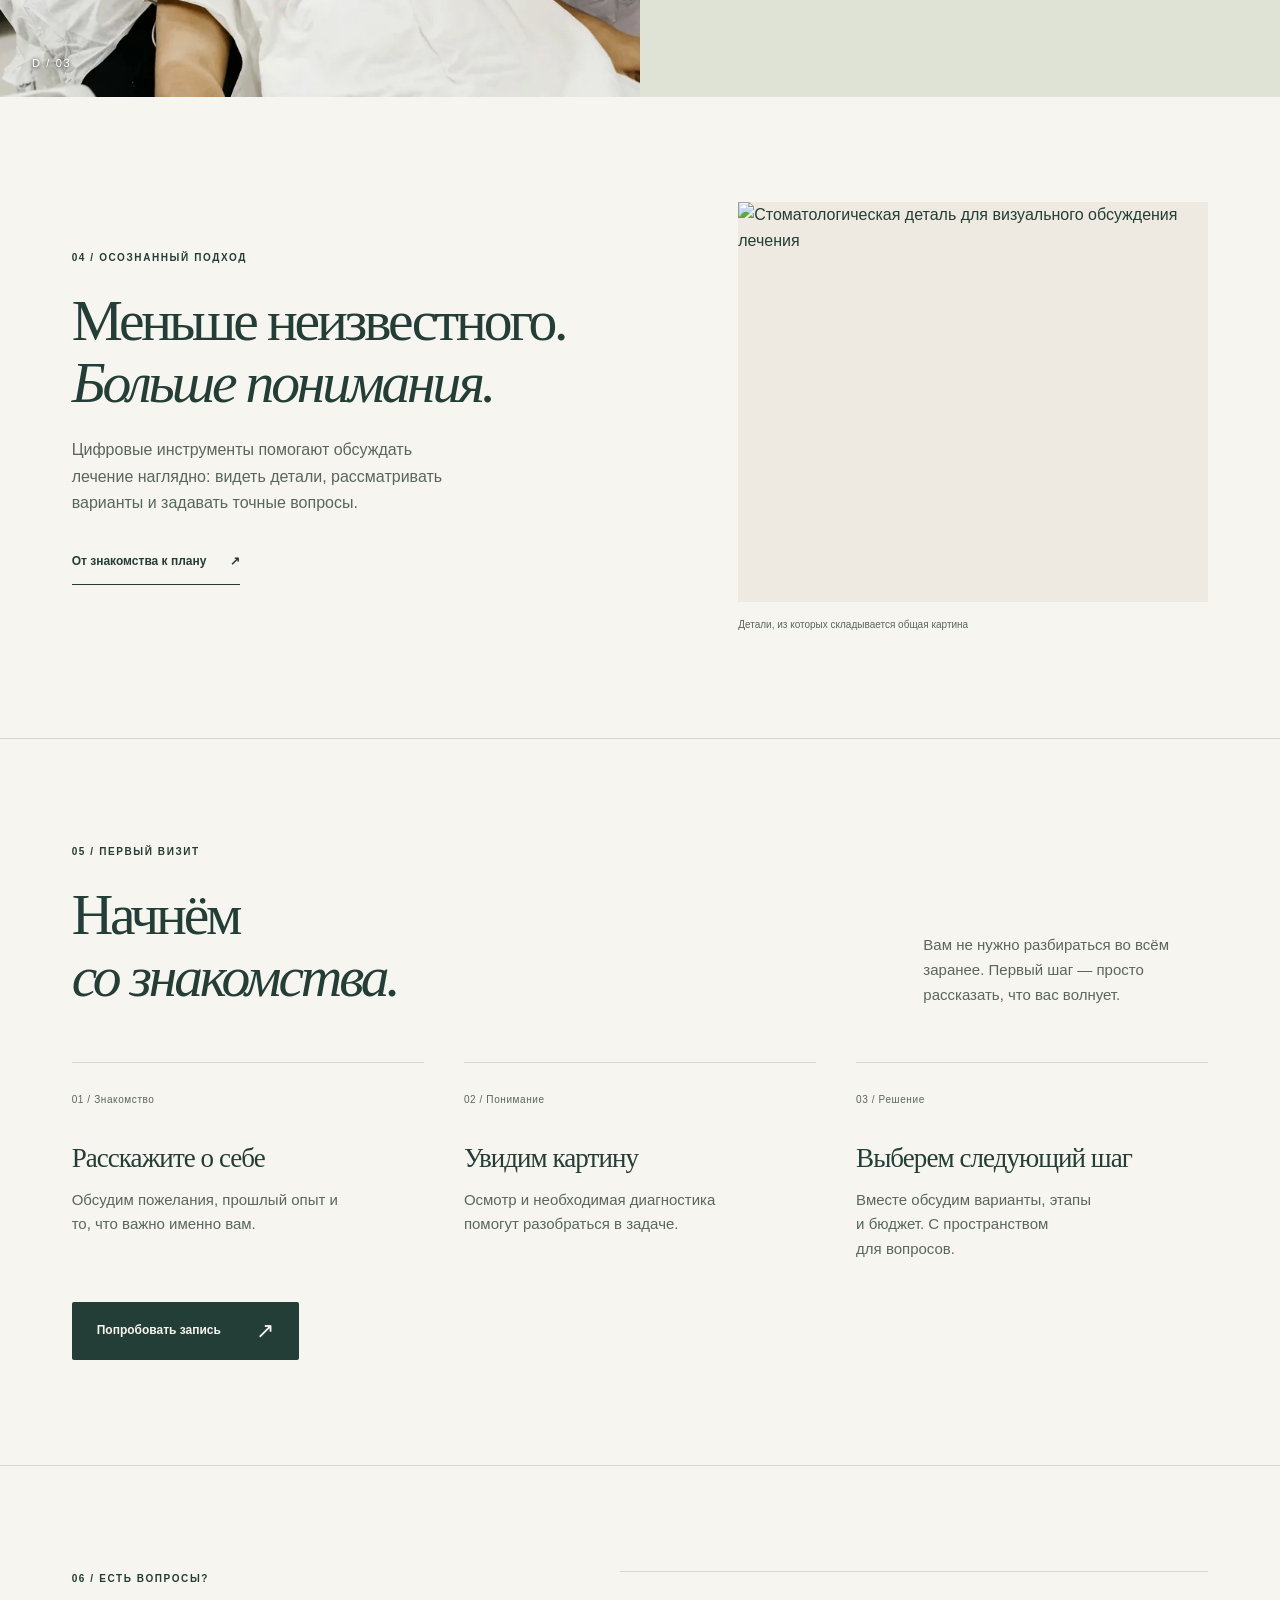
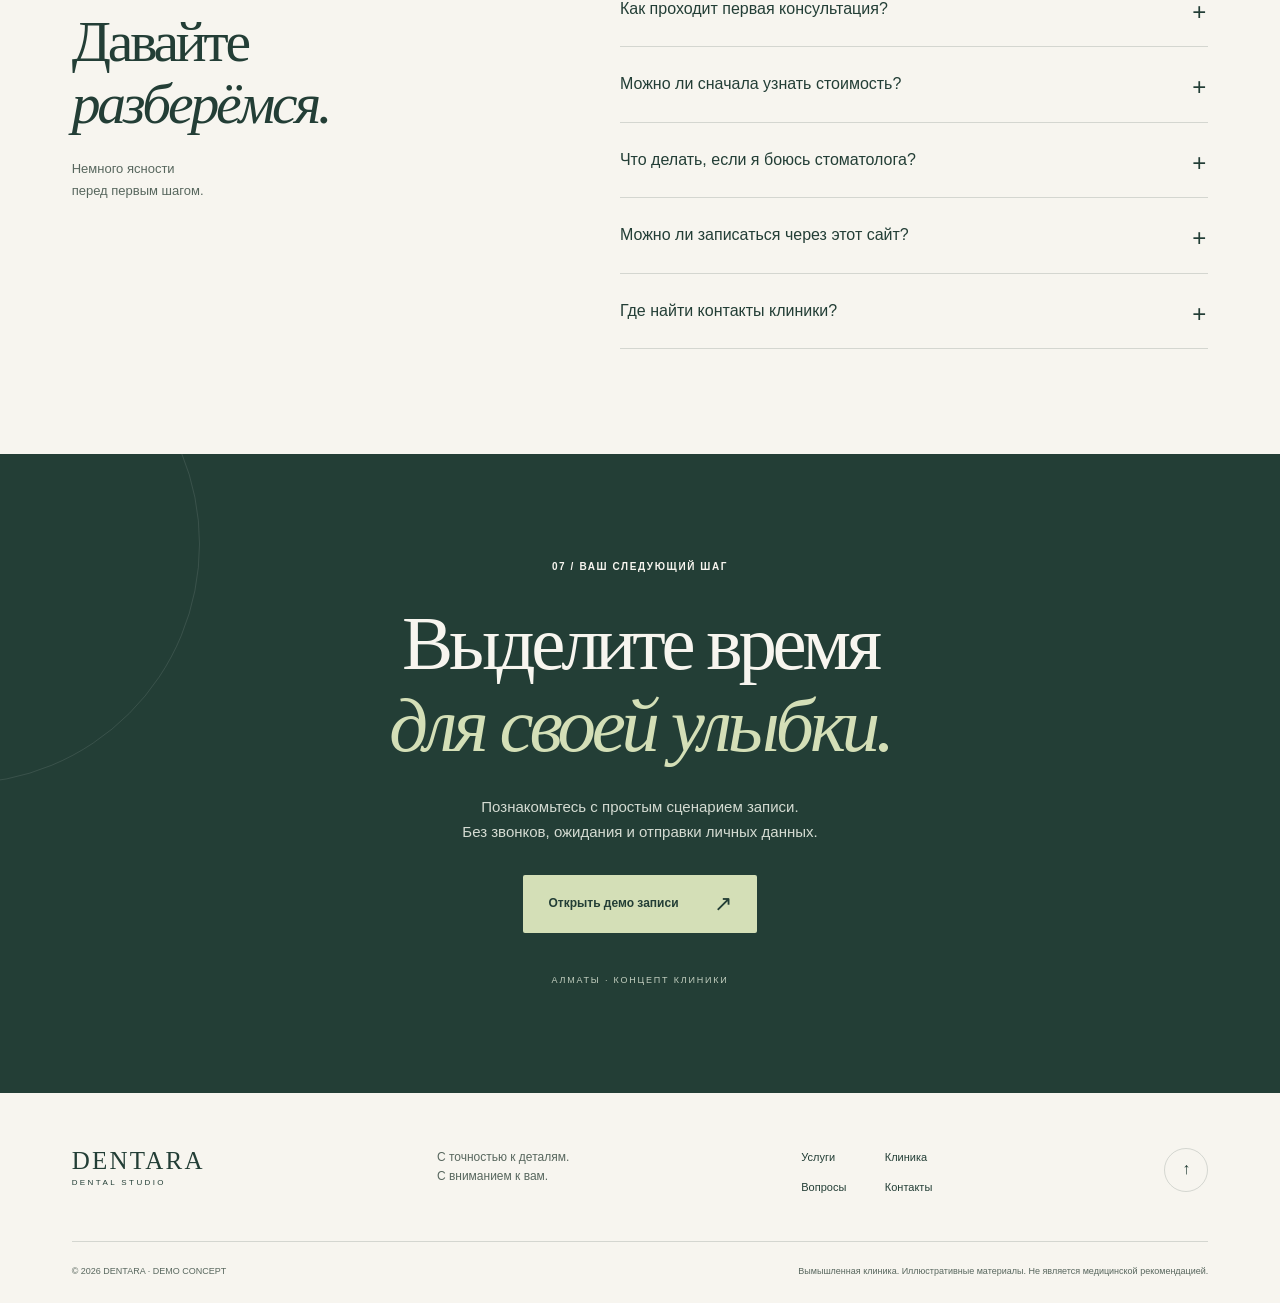
==== commit 8549fd0d: "Improve DENTARA and extract website research service" ====
--- a/index.html
+++ b/index.html
@@ -1,542 +1,440 @@
 <!doctype html>
-<html lang="ru">
+<html lang="ru" data-theme="light">
   <head>
     <meta charset="UTF-8" />
     <meta name="viewport" content="width=device-width,initial-scale=1" />
+    <meta name="color-scheme" content="light dark" />
+    <meta name="theme-color" content="#233e36" />
     <meta
       name="description"
-      content="DENTARA — точная стоматология, спроектированная вокруг вас."
+      content="DENTARA — концепт современной стоматологии в Алматы. Направления лечения, пространство клиники и демонстрация записи."
     />
-    <title>DENTARA — Точная стоматология</title>
-    <link rel="stylesheet" href="styles.css?v=31b51ff" />
+    <meta property="og:title" content="DENTARA — Внимание к каждой улыбке" />
+    <meta
+      property="og:description"
+      content="Спокойная атмосфера. Понятный план. Внимание к вам. Демонстрационный сайт клиники."
+    />
+    <meta property="og:type" content="website" />
+    <title>DENTARA — Внимание к каждой улыбке</title>
+    <link rel="icon" href="assets/favicon.svg" type="image/svg+xml" />
+    <link rel="stylesheet" href="styles.css" />
+    <script defer src="js/content.js"></script>
+    <script defer src="js/dialogs.js"></script>
+    <script defer src="js/booking.js"></script>
+    <script defer src="script.js"></script>
   </head>
   <body>
+    <a class="skip-link" href="#main">Перейти к содержанию</a>
     <header class="nav">
-      <a class="brand" href="#top">DENTARA</a>
-      <nav>
-        <a href="#about">О клинике</a><a href="#services">Услуги</a
-        ><a href="#doctors">Врачи</a><a href="#technology">Технологии</a
-        ><a href="#faq">FAQ</a><a href="#contacts">Контакты</a>
+      <a class="brand" href="#top" aria-label="DENTARA — на главную"
+        >DENTARA<span>DENTAL STUDIO</span></a
+      >
+      <nav aria-label="Основная навигация">
+        <a href="#about">Философия</a><a href="#services">Услуги</a
+        ><a href="#space">Клиника</a><a href="#faq">Вопросы</a>
       </nav>
-      <button
-        class="theme-toggle"
-        type="button"
-        data-theme-toggle
-        aria-label="Переключить тему"
+      <div class="nav-actions">
+        <button
+          class="theme-toggle"
+          type="button"
+          data-theme-toggle
+          aria-label="Включить тёмную тему"
+          aria-pressed="false"
+        >
+          ◐</button
+        ><button class="nav-cta" type="button" data-book>
+          Записаться <span aria-hidden="true">↗</span></button
+        ><button
+          class="hamb"
+          type="button"
+          aria-label="Открыть меню"
+          aria-expanded="false"
+          aria-controls="mobile-menu"
+        >
+          <span></span><span></span>
+        </button>
+      </div>
+    </header>
+    <dialog id="mobile-menu" class="mobile-menu" aria-labelledby="menu-title">
+      <div class="mobile-head">
+        <span id="menu-title" class="brand">DENTARA</span
+        ><button class="x" type="button" data-close aria-label="Закрыть меню">
+          ×
+        </button>
+      </div>
+      <p class="eyebrow">Внимание к каждой улыбке</p>
+      <nav aria-label="Мобильная навигация">
+        <a href="#about">Философия <span>01</span></a
+        ><a href="#services">Услуги <span>02</span></a
+        ><a href="#space">Клиника <span>03</span></a
+        ><a href="#journey">Первый визит <span>04</span></a
+        ><a href="#faq">Вопросы <span>05</span></a
+        ><a href="#contacts">Контакты <span>06</span></a>
+      </nav>
+      <button class="btn" type="button" data-book>
+        Познакомиться с клиникой <span aria-hidden="true">↗</span>
+      </button>
+    </dialog>
+    <main id="main" tabindex="-1">
+      <section id="top" class="hero" aria-labelledby="hero-title">
+        <div class="hero-copy">
+          <p class="eyebrow">
+            <span class="status-dot" aria-hidden="true"></span> Стоматология с
+            вниманием к вам / Алматы
+          </p>
+          <h1 id="hero-title">
+            Забота, которую<br />чувствуешь.<br /><em
+              >Улыбка, которая<br />остаётся.</em
+            >
+          </h1>
+          <p class="hero-description">
+            Спокойная атмосфера, точная диагностика и понятный план. Чтобы
+            забота о себе начиналась с доверия.
+          </p>
+          <div class="actions">
+            <button class="btn btn-light" type="button" data-book>
+              Начать с консультации <span aria-hidden="true">↗</span></button
+            ><a class="text-link" href="#services"
+              >Выбрать услугу <span aria-hidden="true">↓</span></a
+            >
+          </div>
+          <p class="hero-note">DENTARA — демонстрационный концепт клиники</p>
+        </div>
+        <figure class="hero-art">
+          <img
+            src="assets/hero-clinic.webp"
+            width="736"
+            height="981"
+            alt="Стоматологическое кресло в спокойном интерьере с геометричным светом"
+            fetchpriority="high"
+            decoding="async"
+          />
+          <figcaption>
+            <span>Пространство для спокойствия</span><span>01 / DENTARA</span>
+          </figcaption>
+          <div class="hero-seal" aria-hidden="true">
+            точность<br /><span>+</span><br />забота
+          </div>
+        </figure>
+        <a class="hero-scroll" href="#about"
+          ><span>Знакомство начинается здесь</span
+          ><span aria-hidden="true">↓</span></a
+        >
+      </section>
+      <div class="principles" aria-label="Наш подход">
+        <span>Сначала — вы</span><i aria-hidden="true">✳</i
+        ><span>Понятно на каждом шаге</span><i aria-hidden="true">✳</i
+        ><span>Внимание к деталям</span><i aria-hidden="true">✳</i
+        ><span>Без лишней спешки</span>
+      </div>
+      <section id="about" class="section about" aria-labelledby="about-title">
+        <div class="section-kicker">
+          <p class="eyebrow">01 / Философия</p>
+          <span>Медицина встречает человечность</span>
+        </div>
+        <div class="about-grid">
+          <h2 id="about-title">
+            Хорошая стоматология<br />начинается<br /><em>с умения слушать.</em>
+          </h2>
+          <div class="about-copy">
+            <p>
+              У каждого своя история. Кто-то приходит на привычный осмотр,
+              кто-то решается на первый визит за несколько лет. Здесь для обеих
+              историй есть место.
+            </p>
+            <p>
+              Мы задумали DENTARA как пространство, где вам объясняют, дают
+              время задать вопросы и вместе выбирают следующий шаг.
+            </p>
+            <a class="inline-link" href="#journey"
+              >Как проходит первый визит <span aria-hidden="true">↗</span></a
+            >
+          </div>
+        </div>
+        <div class="values">
+          <article>
+            <span>01</span>
+            <h3>В вашем ритме</h3>
+            <p>
+              Начать со знакомства. Обсудить ожидания. Почувствовать себя
+              спокойно.
+            </p>
+          </article>
+          <article>
+            <span>02</span>
+            <h3>На понятном языке</h3>
+            <p>
+              Разобраться в вариантах, этапах и стоимости до принятия решения.
+            </p>
+          </article>
+          <article>
+            <span>03</span>
+            <h3>С общей картиной</h3>
+            <p>
+              Собрать диагностику и пожелания в последовательный план заботы.
+            </p>
+          </article>
+        </div>
+      </section>
+      <section
+        id="services"
+        class="section services-section"
+        aria-labelledby="services-title"
       >
-        Тёмная тема</button
-      ><button class="nav-cta" data-book>
-        Записаться
-        <svg
-          class="icon-arrow"
-          aria-hidden="true"
-          viewBox="0 0 24 24"
-          focusable="false"
-        >
-          <path d="M5 19 19 5M8 5h11v11" />
-        </svg></button
-      ><button class="hamb" aria-label="Открыть меню"><i></i><i></i></button>
-    </header>
-    <aside class="mobile-menu">
-      <div class="mobile-head">
-        <span class="brand">DENTARA</span><button class="close-menu">×</button>
-      </div>
-      <nav>
-        <a href="#about"
-          >О клинике
-          <b
-            ><svg
-              class="icon-arrow"
-              aria-hidden="true"
-              viewBox="0 0 24 24"
-              focusable="false"
-            >
-              <path d="M5 19 19 5M8 5h11v11" /></svg></b></a
-        ><a href="#services"
-          >Услуги
-          <b
-            ><svg
-              class="icon-arrow"
-              aria-hidden="true"
-              viewBox="0 0 24 24"
-              focusable="false"
-            >
-              <path d="M5 19 19 5M8 5h11v11" /></svg></b></a
-        ><a href="#doctors"
-          >Врачи
-          <b
-            ><svg
-              class="icon-arrow"
-              aria-hidden="true"
-              viewBox="0 0 24 24"
-              focusable="false"
-            >
-              <path d="M5 19 19 5M8 5h11v11" /></svg></b></a
-        ><a href="#technology"
-          >Технологии
-          <b
-            ><svg
-              class="icon-arrow"
-              aria-hidden="true"
-              viewBox="0 0 24 24"
-              focusable="false"
-            >
-              <path d="M5 19 19 5M8 5h11v11" /></svg></b></a
-        ><a href="#journey"
-          >Путь пациента
-          <b
-            ><svg
-              class="icon-arrow"
-              aria-hidden="true"
-              viewBox="0 0 24 24"
-              focusable="false"
-            >
-              <path d="M5 19 19 5M8 5h11v11" /></svg></b></a
-        ><a href="#faq"
-          >FAQ
-          <b
-            ><svg
-              class="icon-arrow"
-              aria-hidden="true"
-              viewBox="0 0 24 24"
-              focusable="false"
-            >
-              <path d="M5 19 19 5M8 5h11v11" /></svg></b></a
-        ><a href="#contacts"
-          >Контакты
-          <b
-            ><svg
-              class="icon-arrow"
-              aria-hidden="true"
-              viewBox="0 0 24 24"
-              focusable="false"
-            >
-              <path d="M5 19 19 5M8 5h11v11" /></svg></b
-        ></a>
-      </nav>
-      <button class="btn" data-book>
-        Записаться на приём
-        <svg
-          class="icon-arrow"
-          aria-hidden="true"
-          viewBox="0 0 24 24"
-          focusable="false"
-        >
-          <path d="M5 19 19 5M8 5h11v11" />
-        </svg>
-      </button>
-    </aside>
-    <main id="top">
-      <section class="hero">
-        <div class="grid"></div>
-        <div class="hero-copy reveal">
-          <p class="eyebrow">Клиника нового поколения <span>·</span> Алматы</p>
-          <h1>Точная<br /><em>стоматология.</em></h1>
-          <p>
-            Мы создаём спокойный и предсказуемый путь к здоровой улыбке — с
-            уважением к вашему времени, ритму и индивидуальности.
-          </p>
-          <div class="offer">
-            <b>Первичная консультация — 0 ₸</b
-            ><span>при записи до конца месяца</span>
-          </div>
-          <ul class="hero-benefits">
-            <li>Цифровая диагностика и понятный план</li>
-            <li>Специалисты для всей семьи</li>
-            <li>Рассрочка через Kaspi Bank</li>
-          </ul>
-          <div class="actions">
-            <button class="btn" data-book>
-              Записаться на консультацию
-              <svg
-                class="icon-arrow"
-                aria-hidden="true"
-                viewBox="0 0 24 24"
-                focusable="false"
-              >
-                <path d="M5 19 19 5M8 5h11v11" />
-              </svg></button
-            ><a href="https://wa.me/111111111111" class="text-link"
-              >Написать в WhatsApp
-              <svg
-                class="icon-arrow"
-                aria-hidden="true"
-                viewBox="0 0 24 24"
-                focusable="false"
-              >
-                <path d="M5 19 19 5M8 5h11v11" /></svg
-            ></a>
-          </div>
-        </div>
-        <div class="hero-art">
-          <div class="portrait">
-            <span class="portrait-mark" aria-hidden="true"></span
-            ><small>01 / 04</small>
-          </div>
-          <div class="float stat">
-            <b>97%</b>удовлетворённость<br />пациентов
-          </div>
-          <div class="float available">
-            <span class="status-dot" aria-hidden="true"></span> Приём
-            доступен<br /><b>сегодня</b>
-          </div>
-        </div>
-        <div class="scroll">Листайте, чтобы исследовать <i></i></div>
-      </section>
-      <div class="marquee">
-        <div>
-          Рассрочка через Kaspi Bank <i>·</i> Первичная консультация
-          <i>·</i> Современная диагностика <i>·</i> Индивидуальный план лечения
-          <i>·</i> Рассрочка через Kaspi Bank <i>·</i> Первичная консультация
-          <i>·</i>
-        </div>
-      </div>
-      <section class="metrics">
-        <p class="label">DENTARA / В ЦИФРАХ</p>
-        <div class="metric-grid">
-          <div>
-            <b data-count="12">0<small>+</small></b
-            ><span>лет опыта</span>
-          </div>
-          <div>
-            <b data-count="18000">0<small>+</small></b
-            ><span>пациентов</span>
-          </div>
-          <div>
-            <b data-count="97">0<small>%</small></b
-            ><span>довольны результатом</span>
-          </div>
-          <div>
-            <b data-count="24">0<small>/7</small></b
-            ><span>экстренная связь</span>
-          </div>
-        </div>
-      </section>
-      <section id="about" class="section about">
         <div class="section-head">
           <div>
-            <p class="eyebrow">О клинике</p>
-            <h2>Спокойная<br /><em>точность.</em></h2>
-          </div>
-        </div>
-        <div class="about-grid">
-          <div class="about-copy">
-            <p>
-              Мы объединили медицинскую экспертизу, цифровую диагностику и
-              внимательный сервис, чтобы лечение было понятным на каждом шаге. В
-              DENTARA нет лишней спешки и сложных слов: вместе с вами собираем
-              реалистичный маршрут — от первой встречи до поддержания
-              результата.
-            </p>
-            <div class="about-points">
-              <span><b>01</b>План лечения на понятном языке</span
-              ><span><b>02</b>Деликатная атмосфера без давления</span
-              ><span><b>03</b>Оборудование для точной диагностики</span>
-            </div>
-          </div>
-          <div class="gallery">
-            <div class="gallery-main" data-gallery-main>
-              <span>Пространство клиники</span>
-            </div>
-            <div class="gallery-thumbs">
-              <button class="active" data-gallery="0">01</button
-              ><button data-gallery="1">02</button
-              ><button data-gallery="2">03</button
-              ><button data-gallery="3">04</button>
-            </div>
-          </div>
-        </div>
-      </section>
-      <section id="services" class="section">
+            <p class="eyebrow">02 / Направления заботы</p>
+            <h2 id="services-title">
+              Разные задачи.<br /><em>Одинаковое внимание.</em>
+            </h2>
+          </div>
+          <p>
+            От профилактики до восстановления улыбки. Выберите направление,
+            чтобы узнать больше.
+          </p>
+        </div>
+        <div class="services">
+          <div class="service-list" aria-label="Направления лечения"></div>
+          <article
+            class="service-detail"
+            id="service-detail"
+            aria-live="polite"
+            aria-atomic="true"
+          ></article>
+        </div>
+        <p class="caption">
+          Услуги и цены показаны для демонстрации интерфейса. Это не публичная
+          оферта; индивидуальный план определяет врач.
+        </p>
+        <noscript
+          ><p>
+            Направления: профилактика, имплантация, ортодонтия и дизайн улыбки.
+            Для интерактивной демонстрации включите JavaScript.
+          </p></noscript
+        >
+      </section>
+      <section id="space" class="space" aria-labelledby="space-title">
+        <div class="space-image">
+          <img
+            id="gallery-image"
+            src="assets/clinic-space.webp"
+            width="736"
+            height="1104"
+            alt="Иллюстративное пространство стоматологической клиники"
+            loading="lazy"
+            decoding="async"
+          /><span class="image-index" aria-hidden="true">D / 03</span>
+        </div>
+        <div class="space-copy">
+          <p class="eyebrow">03 / Пространство</p>
+          <h2 id="space-title">Можно просто<br /><em>выдохнуть.</em></h2>
+          <p>
+            Мягкий свет. Чистые линии. Внимание к деталям. Мы верим: окружение —
+            тоже часть заботы.
+          </p>
+          <div class="gallery-thumbs" aria-label="Фотографии концепта клиники">
+            <button
+              type="button"
+              data-gallery="0"
+              aria-pressed="true"
+              aria-label="Показать пространство клиники"
+            >
+              01 <span>Пространство</span></button
+            ><button
+              type="button"
+              data-gallery="1"
+              aria-pressed="false"
+              aria-label="Показать кабинет"
+            >
+              02 <span>Кабинет</span></button
+            ><button
+              type="button"
+              data-gallery="2"
+              aria-pressed="false"
+              aria-label="Показать детали"
+            >
+              03 <span>Детали</span>
+            </button>
+          </div>
+          <p id="gallery-caption" class="caption" aria-live="polite">
+            Пространство клиники · иллюстративное фото
+          </p>
+        </div>
+      </section>
+      <section
+        id="technology"
+        class="section technology"
+        aria-labelledby="technology-title"
+      >
+        <div class="technology-copy">
+          <p class="eyebrow">04 / Осознанный подход</p>
+          <h2 id="technology-title">
+            Меньше неизвестного.<br /><em>Больше понимания.</em>
+          </h2>
+          <p>
+            Цифровые инструменты помогают обсуждать лечение наглядно: видеть
+            детали, рассматривать варианты и задавать точные вопросы.
+          </p>
+          <a href="#journey" class="inline-link"
+            >От знакомства к плану <span aria-hidden="true">↗</span></a
+          >
+        </div>
+        <figure>
+          <img
+            src="assets/dental-detail.webp"
+            width="800"
+            height="800"
+            loading="lazy"
+            decoding="async"
+            alt="Стоматологическая деталь для визуального обсуждения лечения"
+          />
+          <figcaption>Детали, из которых складывается общая картина</figcaption>
+        </figure>
+      </section>
+      <section
+        id="journey"
+        class="section journey"
+        aria-labelledby="journey-title"
+      >
         <div class="section-head">
           <div>
-            <p class="eyebrow">01 — Направления</p>
-            <h2>Ваша улыбка.<br /><em>Наше внимание.</em></h2>
+            <p class="eyebrow">05 / Первый визит</p>
+            <h2 id="journey-title">Начнём<br /><em>со знакомства.</em></h2>
           </div>
           <p>
-            От первой консультации до финального результата — всё лечение
-            собрано в одном продуманном пространстве.
-          </p>
-        </div>
-        <div class="services">
-          <div class="service-list"></div>
-          <div class="service-detail">
-            <div class="service-visual">
-              <span>ХИРУРГИЯ / DENTARA</span><b>◌</b>
-            </div>
-            <div class="detail-copy">
-              <p class="eyebrow">Хирургия / DENTARA</p>
-              <h3>Имплантация</h3>
-              <p>
-                Восстанавливаем эстетику и функцию с опорой на цифровую
-                диагностику.
-              </p>
-              <div class="meta">
-                <span><small>Продолжительность</small>от 3 месяцев</span
-                ><span><small>Стоимость</small>от 185 000 ₸</span>
-              </div>
-              <button class="arrow" data-book>
-                Обсудить с врачом
-                <svg
-                  class="icon-arrow"
-                  aria-hidden="true"
-                  viewBox="0 0 24 24"
-                  focusable="false"
-                >
-                  <path d="M5 19 19 5M8 5h11v11" />
-                </svg>
-              </button>
-            </div>
-          </div>
-        </div>
-      </section>
-      <section class="section case">
-        <div class="section-head">
-          <div>
-            <p class="eyebrow">02 — Визуальный пример</p>
-            <h2>Изменения,<br /><em>которые видно.</em></h2>
-            <p class="section-support">
-              Редакционный пример для знакомства с эстетикой цифровой
-              стоматологии.
-            </p>
-          </div>
-        </div>
-        <div class="compare">
-          <div class="after">
-            <div
-              class="compare-media"
-              role="img"
-              aria-label="Изображение после лечения"
-            ></div>
-            <strong>ПОСЛЕ</strong>
-          </div>
-          <div class="before">
-            <div
-              class="compare-media"
-              role="img"
-              aria-label="Изображение до лечения"
-            ></div>
-            <strong>ДО</strong>
-          </div>
-          <input
-            type="range"
-            min="0"
-            max="100"
-            value="52"
-            aria-label="Сравнить изображения до и после"
-          /><i class="handle" aria-hidden="true"></i>
-        </div>
-      </section>
-      <section id="doctors" class="section doctors">
-        <div class="section-head">
-          <div>
-            <p class="eyebrow">03 — Направления</p>
-            <h2>Ваш путь<br /><em>к улыбке.</em></h2>
-          </div>
-          <p>
-            Выберите направление, чтобы посмотреть, какие задачи помогает решить
-            DENTARA и как может выглядеть ваш маршрут лечения.
-          </p>
-        </div>
-        <div class="doctor-grid"></div>
-      </section>
-      <section id="technology" class="tech">
-        <div class="grid"></div>
-        <div class="tech-copy">
-          <p class="eyebrow">04 — Технологии</p>
-          <h2>Технология<br /><em>для спокойствия.</em></h2>
-          <p>
-            Каждое решение мы проверяем данными: от первого 3D-скана до
-            финальной примерки реставрации.
-          </p>
-          <a href="#journey" class="text-link">Как это работает </a>
-        </div>
-        <div class="console">
-          <div>SCAN / 3D-0428 <span>LIVE</span></div>
-          <div class="scan">
-            <span class="scan-mark" aria-hidden="true"></span><i>+ 32.4°</i
-            ><b>4.8 mm</b>
-          </div>
-          <div>Точность сканирования <strong>99.8%</strong></div>
-        </div>
-      </section>
-      <section id="journey" class="section journey">
-        <div class="section-head">
-          <div>
-            <p class="eyebrow">05 — Путь пациента</p>
-            <h2>От первого шага<br /><em>до новой привычки.</em></h2>
-          </div>
-        </div>
-        <div class="journey-grid"></div>
-      </section>
-      <section class="section smile">
+            Вам не нужно разбираться во всём заранее. Первый шаг — просто
+            рассказать, что вас волнует.
+          </p>
+        </div>
+        <ol class="journey-grid">
+          <li>
+            <span>01 / Знакомство</span>
+            <h3>Расскажите о себе</h3>
+            <p>Обсудим пожелания, прошлый опыт и то, что важно именно вам.</p>
+          </li>
+          <li>
+            <span>02 / Понимание</span>
+            <h3>Увидим картину</h3>
+            <p>
+              Осмотр и необходимая диагностика помогут разобраться в задаче.
+            </p>
+          </li>
+          <li>
+            <span>03 / Решение</span>
+            <h3>Выберем следующий шаг</h3>
+            <p>
+              Вместе обсудим варианты, этапы и бюджет. С пространством для
+              вопросов.
+            </p>
+          </li>
+        </ol>
+        <button class="btn" type="button" data-book>
+          Попробовать запись <span aria-hidden="true">↗</span>
+        </button>
+      </section>
+      <section id="faq" class="section faq" aria-labelledby="faq-title">
         <div>
-          <p class="eyebrow">06 — Smile preview</p>
-          <h2>Улыбка, которая<br /><em>остаётся вашей.</em></h2>
-          <p>
-            Выберите настроение, чтобы увидеть иллюстративную визуализацию. Это
-            не медицинский прогноз.
-          </p>
-          <div class="tabs"></div>
-        </div>
-        <div class="smile-preview">
-          <span class="smile-mark" aria-hidden="true"></span
-          ><small>ILLUSTRATIVE PREVIEW</small>
-        </div>
-      </section>
-      <section id="faq" class="section faq">
-        <div>
-          <p class="eyebrow">07 — FAQ</p>
-          <h2>Частые<br /><em>вопросы.</em></h2>
-        </div>
-        <div class="faq-list"></div>
-      </section>
-      <section id="contacts" class="section contacts">
-        <div class="section-head">
-          <div>
-            <p class="eyebrow">08 — Контакты</p>
-            <h2>Будем<br /><em>на связи.</em></h2>
-          </div>
-          <p>
-            Выберите удобный способ — администратор ответит и поможет подобрать
-            время для консультации.
-          </p>
-        </div>
-        <div class="contact-grid">
-          <div class="contact-info">
-            <a href="tel:+111111111111">+1 111 111 1111</a
-            ><a href="https://wa.me/111111111111"
-              >Написать в WhatsApp
-              <svg
-                class="icon-arrow"
-                aria-hidden="true"
-                viewBox="0 0 24 24"
-                focusable="false"
-              >
-                <path d="M5 19 19 5M8 5h11v11" /></svg
-            ></a>
-            <p>Алматы, ул. Достык, 132<br />Пн–Сб, 08:00–21:00</p>
-            <a
-              class="route"
-              href="https://www.google.com/maps/search/?api=1&query=Almaty+Dostyk+132"
-              target="_blank"
-              >Построить маршрут
-              <svg
-                class="icon-arrow"
-                aria-hidden="true"
-                viewBox="0 0 24 24"
-                focusable="false"
-              >
-                <path d="M5 19 19 5M8 5h11v11" /></svg
-            ></a>
-          </div>
-          <div class="map-card">
-            <iframe
-              title="Карта расположения DENTARA"
-              loading="lazy"
-              referrerpolicy="no-referrer-when-downgrade"
-              src="https://www.google.com/maps?q=43.2389,76.8897&amp;z=16&amp;output=embed"
-            ></iframe>
-          </div>
-        </div>
+          <p class="eyebrow">06 / Есть вопросы?</p>
+          <h2 id="faq-title">Давайте<br /><em>разберёмся.</em></h2>
+          <p>Немного ясности<br />перед первым шагом.</p>
+        </div>
+        <div class="faq-list">
+          <details>
+            <summary>Как проходит первая консультация?</summary>
+            <p>
+              В концепции DENTARA визит начинается со знакомства и обсуждения
+              пожеланий. Врач проводит осмотр, объясняет, нужна ли
+              дополнительная диагностика, и обсуждает возможные следующие шаги.
+            </p>
+          </details>
+          <details>
+            <summary>Можно ли сначала узнать стоимость?</summary>
+            <p>
+              В разделе услуг показаны демонстрационные ориентиры. В реальной
+              клинике точную стоимость согласуют после осмотра и выбора плана
+              лечения.
+            </p>
+          </details>
+          <details>
+            <summary>Что делать, если я боюсь стоматолога?</summary>
+            <p>
+              Расскажите об этом при записи и на консультации. Обсудите с
+              врачом, что поможет чувствовать себя спокойнее, как будут
+              проходить процедуры и когда можно сделать паузу.
+            </p>
+          </details>
+          <details>
+            <summary>Можно ли записаться через этот сайт?</summary>
+            <p>
+              Здесь можно пройти демонстрацию записи. Данные остаются только в
+              открытой форме: сайт не передаёт их клинике и не создаёт реальный
+              приём.
+            </p>
+          </details>
+          <details>
+            <summary>Где найти контакты клиники?</summary>
+            <p>
+              DENTARA — вымышленная клиника. До запуска реального проекта
+              владелец должен добавить подтверждённые адрес, телефон, часы
+              работы и сведения о специалистах.
+            </p>
+          </details>
+        </div>
+      </section>
+      <section
+        id="contacts"
+        class="section contact-section"
+        aria-labelledby="contact-title"
+      >
+        <p class="eyebrow">07 / Ваш следующий шаг</p>
+        <h2 id="contact-title">
+          Выделите время<br /><em>для своей улыбки.</em>
+        </h2>
+        <p>
+          Познакомьтесь с простым сценарием записи.<br />Без звонков, ожидания и
+          отправки личных данных.
+        </p>
+        <button class="btn btn-light" type="button" data-book>
+          Открыть демо записи <span aria-hidden="true">↗</span></button
+        ><span class="contact-location">АЛМАТЫ · КОНЦЕПТ КЛИНИКИ</span>
       </section>
     </main>
     <footer>
       <div class="footer-top">
-        <div>
-          <span class="brand">DENTARA</span>
-          <h2>Время для<br /><em>своей улыбки.</em></h2>
-          <button class="btn" data-book>
-            Записаться на приём
-            <svg
-              class="icon-arrow"
-              aria-hidden="true"
-              viewBox="0 0 24 24"
-              focusable="false"
-            >
-              <path d="M5 19 19 5M8 5h11v11" />
-            </svg>
-          </button>
-        </div>
-        <div class="footer-links">
-          <div>
-            <small>Навигация</small><a href="#services">Услуги</a
-            ><a href="#doctors">Врачи</a><a href="#technology">Технологии</a
-            ><a href="#faq">FAQ</a>
-          </div>
-          <div>
-            <small>Контакты</small
-            ><a href="tel:+111111111111">+1 111 111 1111</a
-            ><a href="mailto:hello@dentara.demo">hello@dentara.demo</a>
-            <p>Алматы, ул. Достык, 132<br />Пн–Сб, 08:00–21:00</p>
-          </div>
-        </div>
+        <a class="brand" href="#top">DENTARA<span>DENTAL STUDIO</span></a>
+        <p>С точностью к деталям.<br />С вниманием к вам.</p>
+        <nav aria-label="Навигация в подвале">
+          <a href="#services">Услуги</a><a href="#space">Клиника</a
+          ><a href="#faq">Вопросы</a><a href="#contacts">Контакты</a>
+        </nav>
+        <a class="back-top" href="#top" aria-label="Вернуться наверх">↑</a>
       </div>
       <div class="footer-bottom">
-        © 2024 DENTARA / DEMO PROJECT
-        <span>Не является медицинской рекомендацией</span
-        ><span
-          >Instagram
-          <svg
-            class="icon-arrow"
-            aria-hidden="true"
-            viewBox="0 0 24 24"
-            focusable="false"
-          >
-            <path d="M5 19 19 5M8 5h11v11" /></svg
-        ></span>
+        <span>© <span data-year>2026</span> DENTARA · DEMO CONCEPT</span>
+        <p>
+          Вымышленная клиника. Иллюстративные материалы. Не является медицинской
+          рекомендацией.
+        </p>
       </div>
     </footer>
-    <div class="modal-layer" id="doctor-modal">
-      <div
-        class="modal doctor-modal"
-        role="dialog"
-        aria-modal="true"
-        aria-labelledby="direction-title"
-      >
-        <button class="x" type="button" aria-label="Закрыть">×</button>
-        <div class="modal-avatar" aria-hidden="true"></div>
-        <p class="eyebrow"></p>
-        <h2 id="direction-title"></h2>
-        <p class="bio"></p>
-        <div class="facts">
-          <span><small>Фокус направления</small></span
-          ><span><small>Формат</small>Индивидуальный план</span>
-        </div>
-        <button class="btn" data-book>
-          Обсудить направление
-          <svg
-            class="icon-arrow"
-            aria-hidden="true"
-            viewBox="0 0 24 24"
-            focusable="false"
-          >
-            <path d="M5 19 19 5M8 5h11v11" />
-          </svg>
-        </button>
-      </div>
-    </div>
-    <div class="modal-layer" id="booking-modal">
-      <div class="modal booking">
-        <button class="x" type="button" aria-label="Закрыть">×</button>
-        <div class="booking-top">
-          <span class="eyebrow">Запись на приём</span><b><em>01</em> / 03</b>
-        </div>
-        <div class="booking-body"></div>
-        <button class="back" type="button">
-          <svg
-            class="icon-arrow icon-arrow-back"
-            aria-hidden="true"
-            viewBox="0 0 24 24"
-            focusable="false"
-          >
-            <path d="M19 12H5m7-6-6 6 6 6" />
-          </svg>
-          Назад
-        </button>
-      </div>
-    </div>
-    <div class="toast"></div>
-    <script src="script.js?v=31b51ff"></script>
+    <dialog
+      id="booking-modal"
+      class="booking"
+      aria-labelledby="booking-title"
+      aria-describedby="booking-note"
+    >
+      <button class="x" type="button" data-close aria-label="Закрыть запись">
+        ×
+      </button>
+      <div class="booking-top">
+        <span class="eyebrow">Знакомство с DENTARA</span
+        ><span data-booking-progress>01 / 03</span>
+      </div>
+      <p id="booking-note" class="demo-note">
+        Демонстрация · ничего не отправляется
+      </p>
+      <div class="booking-body"></div>
+      <button class="back" type="button">← Назад</button>
+    </dialog>
   </body>
 </html>
--- a/styles.css
+++ b/styles.css
@@ -0,0 +1,1288 @@
+/* DENTARA: tokens, foundation, components, responsive layouts, motion preferences. */
+:root {
+  color-scheme: light;
+  --paper: #f7f5ef;
+  --surface: #eeeae1;
+  --ink: #233e36;
+  --muted: #58675e;
+  --line: #233e362b;
+  --accent: #344f43;
+  --dark: #233e36;
+  --lime: #d4dfb7;
+  --serif: Georgia, "Times New Roman", serif;
+  --sans: "Segoe UI", Arial, sans-serif;
+  --gutter: clamp(22px, 5.6vw, 96px);
+}
+[data-theme="dark"] {
+  color-scheme: dark;
+  --paper: #14251f;
+  --surface: #21372e;
+  --ink: #f0f1e7;
+  --muted: #b4c3b8;
+  --line: #dae6d12e;
+  --accent: #d4dfb7;
+  --dark: #102019;
+}
+*,
+*::before,
+*::after {
+  box-sizing: border-box;
+}
+html {
+  scroll-behavior: smooth;
+  scroll-padding-top: 100px;
+}
+body {
+  margin: 0;
+  background: var(--paper);
+  color: var(--ink);
+  font: 16px/1.65 var(--sans);
+  -webkit-font-smoothing: antialiased;
+}
+body:has(dialog[open]) {
+  overflow: hidden;
+}
+::selection {
+  background: #b8ca9c;
+  color: #172d24;
+}
+button,
+input,
+select {
+  font: inherit;
+}
+button,
+a,
+summary {
+  -webkit-tap-highlight-color: transparent;
+}
+button,
+summary {
+  cursor: pointer;
+}
+button {
+  color: inherit;
+  border: 0;
+}
+a {
+  color: inherit;
+  text-decoration: none;
+}
+img {
+  display: block;
+  max-width: 100%;
+  object-fit: cover;
+}
+figure,
+h1,
+h2,
+h3,
+p {
+  margin: 0;
+}
+h1,
+h2,
+h3 {
+  font-family: var(--serif);
+  font-weight: 400;
+  line-height: 1.07;
+  letter-spacing: -0.055em;
+}
+h2 {
+  font-size: clamp(38px, 4.5vw, 72px);
+}
+h3 {
+  font-size: 27px;
+  letter-spacing: -0.035em;
+}
+em {
+  font-family: var(--serif);
+  font-weight: 400;
+}
+p {
+  text-wrap: pretty;
+}
+:focus-visible {
+  outline: 2px solid var(--accent);
+  outline-offset: 5px;
+}
+.skip-link {
+  position: fixed;
+  z-index: 30;
+  top: 8px;
+  left: 12px;
+  padding: 12px 18px;
+  background: var(--paper);
+  transform: translateY(-160%);
+}
+.skip-link:focus {
+  transform: none;
+}
+.eyebrow {
+  font-size: 10px;
+  font-weight: 600;
+  letter-spacing: 0.16em;
+  line-height: 1.6;
+  text-transform: uppercase;
+}
+.caption {
+  font-size: 12px;
+  line-height: 1.65;
+  color: var(--muted);
+}
+.brand {
+  font-family: var(--serif);
+  font-size: 25px;
+  letter-spacing: 0.09em;
+  line-height: 1;
+}
+.brand span {
+  display: block;
+  font: 8px/2.4 var(--sans);
+  letter-spacing: 0.3em;
+}
+.nav {
+  position: sticky;
+  z-index: 10;
+  top: 0;
+  min-height: 88px;
+  padding: 16px var(--gutter);
+  display: flex;
+  align-items: center;
+  gap: 28px;
+  background: var(--paper);
+  border-bottom: 1px solid var(--line);
+}
+.nav nav {
+  display: flex;
+  justify-content: center;
+  gap: clamp(18px, 2.4vw, 40px);
+  margin: 0 auto;
+  font-size: 12px;
+}
+.nav nav a {
+  padding: 9px 0;
+  border-bottom: 1px solid transparent;
+}
+.nav nav a:hover,
+.nav nav a[aria-current] {
+  border-color: currentColor;
+}
+.nav-actions {
+  display: flex;
+  align-items: center;
+  gap: 15px;
+}
+.theme-toggle {
+  background: transparent;
+  border: 1px solid var(--line);
+  width: 44px;
+  height: 44px;
+  border-radius: 50%;
+  font-size: 22px;
+}
+.nav-cta {
+  display: flex;
+  align-items: center;
+  gap: 22px;
+  padding: 13px 20px;
+  background: var(--ink);
+  color: var(--paper);
+  font-size: 12px;
+  border-radius: 2px;
+}
+.hamb {
+  display: none;
+  background: transparent;
+  width: 44px;
+  height: 44px;
+  padding: 12px 8px;
+}
+.hamb span {
+  display: block;
+  height: 1px;
+  background: currentColor;
+  margin: 7px 0;
+}
+.btn {
+  min-height: 56px;
+  display: inline-flex;
+  align-items: center;
+  justify-content: space-between;
+  gap: 35px;
+  padding: 18px 25px;
+  background: var(--ink);
+  color: var(--paper);
+  font-size: 12px;
+  font-weight: 600;
+  border-radius: 2px;
+  transition: transform 0.2s;
+}
+.btn span,
+.nav-cta span {
+  font-size: 22px;
+  font-weight: 400;
+  line-height: 1;
+}
+.btn:hover {
+  transform: translateY(-2px);
+}
+.btn:active {
+  transform: translateY(0);
+}
+.btn-light {
+  background: var(--lime);
+  color: #233e36;
+}
+.text-link,
+.inline-link {
+  display: inline-flex;
+  align-items: center;
+  justify-content: space-between;
+  gap: 24px;
+  min-height: 44px;
+  font-size: 12px;
+  border-bottom: 1px solid currentColor;
+}
+.inline-link {
+  font-weight: 600;
+}
+.hero {
+  position: relative;
+  background: var(--dark);
+  color: #f7f5ef;
+  padding: 56px var(--gutter) 70px;
+  display: grid;
+  grid-template-columns: 1.1fr 1fr;
+  gap: 5vw;
+}
+.hero-copy {
+  position: relative;
+  z-index: 1;
+  padding: 28px 0 25px;
+}
+.hero .eyebrow {
+  color: #c8d1bd;
+  display: flex;
+  align-items: center;
+  gap: 12px;
+}
+.status-dot {
+  display: inline-block;
+  flex-shrink: 0;
+  width: 6px;
+  height: 6px;
+  background: var(--lime);
+  border-radius: 50%;
+}
+.hero h1 {
+  font-size: clamp(46px, 5.35vw, 90px);
+  line-height: 1.03;
+  margin: 28px -70px 26px 0;
+}
+.hero h1 em {
+  color: #d4dfb7;
+}
+.hero-description {
+  max-width: 360px;
+  color: #d4dbd2;
+  font-size: 16px;
+  line-height: 1.8;
+}
+.actions {
+  display: flex;
+  align-items: center;
+  flex-wrap: wrap;
+  gap: 20px;
+  margin-top: 30px;
+}
+.hero-note {
+  margin-top: 22px;
+  font-size: 10px;
+  color: #c2cebf;
+  letter-spacing: 0.04em;
+}
+.hero-art {
+  position: relative;
+  min-width: 0;
+  align-self: stretch;
+}
+.hero-art > img {
+  width: 100%;
+  height: 100%;
+  min-height: 550px;
+  max-height: 730px;
+  object-position: 50% 57%;
+  border-radius: 160px 2px 2px 2px;
+}
+.hero-art figcaption {
+  position: absolute;
+  bottom: 20px;
+  left: 22px;
+  right: 22px;
+  display: flex;
+  justify-content: space-between;
+  gap: 10px;
+  font-size: 9px;
+  color: #fff;
+  text-shadow: 0 1px 4px #000;
+}
+.hero-seal {
+  position: absolute;
+  left: -42px;
+  bottom: 70px;
+  width: 98px;
+  height: 98px;
+  display: grid;
+  place-content: center;
+  text-align: center;
+  border-radius: 50%;
+  background: var(--lime);
+  color: #233e36;
+  font: 10px/1 var(--sans);
+  transform: rotate(-12deg);
+}
+.hero-seal span {
+  font: 28px/1 var(--serif);
+}
+.hero-scroll {
+  position: absolute;
+  bottom: 20px;
+  left: var(--gutter);
+  display: flex;
+  align-items: center;
+  gap: 30px;
+  font-size: 9px;
+  letter-spacing: 0.04em;
+  color: #c2cebf;
+}
+.hero-scroll span:last-child {
+  font-size: 21px;
+}
+.principles {
+  display: flex;
+  align-items: center;
+  justify-content: space-between;
+  gap: 20px;
+  padding: 24px var(--gutter);
+  background: var(--lime);
+  color: #233e36;
+  font-size: 11px;
+}
+.principles i {
+  font: normal 22px var(--serif);
+}
+.section {
+  padding: 105px var(--gutter);
+}
+.section-kicker {
+  display: flex;
+  justify-content: space-between;
+  gap: 20px;
+  padding-bottom: 32px;
+  border-bottom: 1px solid var(--line);
+  margin-bottom: 50px;
+}
+.section-kicker > span {
+  font-size: 10px;
+  color: var(--muted);
+}
+.about-grid {
+  display: grid;
+  grid-template-columns: 1.3fr 1fr;
+  gap: 8vw;
+  align-items: end;
+}
+.about-copy {
+  max-width: 420px;
+}
+.about-copy p {
+  font-size: 16px;
+  color: var(--muted);
+  margin-bottom: 18px;
+}
+.values {
+  display: grid;
+  grid-template-columns: repeat(3, 1fr);
+  gap: 36px;
+  margin-top: 60px;
+}
+.values article {
+  border-top: 1px solid var(--line);
+  padding-top: 22px;
+}
+.values article > span {
+  font-size: 10px;
+  color: var(--muted);
+}
+.values h3 {
+  margin: 25px 0 12px;
+}
+.values p {
+  max-width: 280px;
+  color: var(--muted);
+  font-size: 15px;
+}
+.section-head {
+  display: flex;
+  align-items: end;
+  justify-content: space-between;
+  gap: 45px;
+  margin-bottom: 46px;
+}
+.section-head .eyebrow {
+  margin-bottom: 24px;
+}
+.section-head > p {
+  max-width: 285px;
+  font-size: 15px;
+  color: var(--muted);
+}
+.services-section {
+  background: var(--surface);
+}
+.services {
+  display: grid;
+  grid-template-columns: 0.9fr 1.4fr;
+  gap: 6vw;
+}
+.service-item {
+  width: 100%;
+  display: flex;
+  align-items: center;
+  text-align: left;
+  gap: 22px;
+  border-top: 1px solid var(--line);
+  padding: 25px 5px;
+  background: transparent;
+}
+.service-item:last-child {
+  border-bottom: 1px solid var(--line);
+}
+.service-item > span {
+  font-size: 10px;
+  color: var(--muted);
+}
+.service-item strong {
+  font: 25px var(--serif);
+  font-weight: 400;
+}
+.service-item i {
+  font: normal 21px var(--sans);
+  margin-left: auto;
+}
+.service-item[aria-pressed="true"] {
+  padding-left: 14px;
+  padding-right: 14px;
+  background: var(--ink);
+  color: var(--paper);
+}
+.service-item[aria-pressed="true"] > span {
+  color: inherit;
+}
+.service-detail {
+  min-width: 0;
+  display: grid;
+  grid-template-columns: 0.8fr 1fr;
+  background: var(--paper);
+}
+.service-detail img {
+  width: 100%;
+  height: 100%;
+  min-height: 340px;
+}
+.detail-copy {
+  padding: 35px 28px;
+  display: flex;
+  flex-direction: column;
+  align-items: start;
+}
+.detail-copy .eyebrow {
+  font-size: 9px;
+  color: var(--muted);
+}
+.detail-copy h3 {
+  margin: 18px 0;
+  font-size: 35px;
+}
+.detail-copy > p:not(.eyebrow) {
+  color: var(--muted);
+  font-size: 14px;
+}
+.meta {
+  margin: 22px 0;
+  display: grid;
+  gap: 10px;
+  font-size: 13px;
+}
+.meta span {
+  display: block;
+}
+.meta small {
+  font-size: 9px;
+  display: block;
+  color: var(--muted);
+  letter-spacing: 0.09em;
+  text-transform: uppercase;
+}
+.detail-copy .inline-link {
+  margin-top: auto;
+  font-size: 11px;
+  background: transparent;
+  padding: 0;
+}
+.services-section > .caption {
+  max-width: 650px;
+  margin-top: 24px;
+}
+.space {
+  display: grid;
+  grid-template-columns: 1fr 1fr;
+  background: #dfe3d6;
+  color: #233e36;
+}
+[data-theme="dark"] .space {
+  background: #293e33;
+  color: var(--ink);
+}
+.space-image {
+  position: relative;
+  min-width: 0;
+}
+.space-image img {
+  width: 100%;
+  height: 650px;
+}
+.image-index {
+  position: absolute;
+  left: 32px;
+  bottom: 28px;
+  color: white;
+  font: 11px var(--sans);
+  letter-spacing: 0.15em;
+  text-shadow: 0 1px 4px #000;
+}
+.space-copy {
+  align-self: center;
+  padding: 60px 7vw;
+}
+.space-copy h2 {
+  margin: 24px 0;
+}
+.space-copy > p:not(.eyebrow):not(.caption) {
+  max-width: 300px;
+  font-size: 16px;
+}
+.gallery-thumbs {
+  display: flex;
+  gap: 18px;
+  margin-top: 45px;
+}
+.gallery-thumbs button {
+  text-align: left;
+  background: transparent;
+  border-top: 1px solid currentColor;
+  padding: 15px 0 10px;
+  min-width: 60px;
+  opacity: 0.7;
+  font-size: 12px;
+}
+.gallery-thumbs button[aria-pressed="true"] {
+  opacity: 1;
+  border-top-width: 3px;
+  padding-top: 13px;
+}
+.gallery-thumbs button span {
+  display: block;
+  font-size: 9px;
+  margin-top: 5px;
+}
+.space-copy .caption {
+  margin-top: 18px;
+}
+.technology {
+  display: grid;
+  grid-template-columns: 1.2fr 1fr;
+  gap: 8vw;
+  align-items: center;
+}
+.technology h2 {
+  margin: 24px 0;
+}
+.technology-copy > p:not(.eyebrow) {
+  font-size: 16px;
+  color: var(--muted);
+  max-width: 380px;
+  margin-bottom: 24px;
+}
+.technology figure img {
+  width: 100%;
+  height: 400px;
+  background: var(--surface);
+}
+.technology figcaption {
+  padding-top: 15px;
+  font-size: 10px;
+  color: var(--muted);
+}
+.journey {
+  border-block: 1px solid var(--line);
+}
+.journey-grid {
+  display: grid;
+  grid-template-columns: repeat(3, 1fr);
+  list-style: none;
+  padding: 0;
+  margin: 55px 0 40px;
+  gap: 40px;
+}
+.journey-grid li {
+  border-top: 1px solid var(--line);
+  padding-top: 22px;
+}
+.journey-grid span {
+  font-size: 10px;
+  letter-spacing: 0.06em;
+  color: var(--muted);
+}
+.journey-grid h3 {
+  margin: 32px 0 15px;
+}
+.journey-grid p {
+  max-width: 280px;
+  font-size: 15px;
+  color: var(--muted);
+}
+.faq {
+  display: grid;
+  grid-template-columns: 1fr 1.4fr;
+  gap: 10vw;
+}
+.faq h2 {
+  margin: 24px 0;
+}
+.faq > div > p:not(.eyebrow) {
+  color: var(--muted);
+  font-size: 13px;
+}
+.faq-list details {
+  border-top: 1px solid var(--line);
+}
+.faq-list details:last-child {
+  border-bottom: 1px solid var(--line);
+}
+.faq-list summary {
+  position: relative;
+  list-style: none;
+  padding: 24px 36px 24px 0;
+  font-size: 16px;
+}
+.faq-list summary::-webkit-details-marker {
+  display: none;
+}
+.faq-list summary::after {
+  content: "+";
+  position: absolute;
+  right: 2px;
+  top: 20px;
+  font-size: 24px;
+  font-weight: 300;
+}
+.faq-list details[open] summary::after {
+  content: "−";
+}
+.faq-list details p {
+  padding: 0 28px 25px 0;
+  font-size: 15px;
+  color: var(--muted);
+}
+.contact-section {
+  position: relative;
+  background: var(--dark);
+  color: #f7f5ef;
+  text-align: center;
+  overflow: hidden;
+}
+.contact-section::before {
+  content: "";
+  position: absolute;
+  width: 480px;
+  height: 480px;
+  border: 1px solid #ffffff1a;
+  border-radius: 50%;
+  left: -280px;
+  top: -150px;
+  pointer-events: none;
+}
+.contact-section h2 {
+  font-size: clamp(47px, 6vw, 92px);
+  margin: 28px 0;
+}
+.contact-section h2 em {
+  color: var(--lime);
+}
+.contact-section > p:not(.eyebrow) {
+  font-size: 15px;
+  color: #d4dbd2;
+  margin-bottom: 30px;
+}
+.contact-location {
+  display: block;
+  margin-top: 40px;
+  font-size: 9px;
+  letter-spacing: 0.2em;
+  color: #c2cebf;
+}
+footer {
+  padding: 55px var(--gutter) 24px;
+}
+.footer-top {
+  display: flex;
+  align-items: start;
+  justify-content: space-between;
+  gap: 35px;
+  padding-bottom: 45px;
+}
+.footer-top > p {
+  font-size: 12px;
+  color: var(--muted);
+}
+.footer-top nav {
+  display: grid;
+  grid-template-columns: 1fr 1fr;
+  gap: 12px 36px;
+  font-size: 11px;
+}
+.back-top {
+  display: grid;
+  place-items: center;
+  width: 44px;
+  height: 44px;
+  border: 1px solid var(--line);
+  border-radius: 50%;
+}
+.footer-bottom {
+  display: flex;
+  justify-content: space-between;
+  gap: 30px;
+  padding-top: 22px;
+  border-top: 1px solid var(--line);
+  color: var(--muted);
+  font-size: 9px;
+}
+.footer-bottom p {
+  max-width: 420px;
+}
+/* Native modal dialogs provide focus containment, Escape and inert background. */
+dialog {
+  color: var(--ink);
+  background: var(--paper);
+  border: 1px solid var(--line);
+  padding: 40px;
+  width: min(560px, calc(100% - 32px));
+  max-height: calc(100svh - 32px);
+  overscroll-behavior: contain;
+}
+dialog::backdrop {
+  background: #0b211bbd;
+  backdrop-filter: blur(5px);
+}
+.x {
+  position: absolute;
+  top: 10px;
+  right: 12px;
+  width: 44px;
+  height: 44px;
+  background: transparent;
+  font: 30px var(--sans);
+}
+.booking-top {
+  display: flex;
+  justify-content: space-between;
+  align-items: center;
+  gap: 12px;
+  padding-right: 24px;
+  font-size: 10px;
+}
+.demo-note {
+  font-size: 11px;
+  color: var(--muted);
+  margin: 12px 0 26px;
+}
+.booking h2 {
+  font-size: clamp(33px, 5vw, 48px);
+  margin-bottom: 26px;
+}
+.choice-grid {
+  display: grid;
+  gap: 10px;
+}
+.choice-grid button {
+  padding: 16px;
+  min-height: 56px;
+  display: flex;
+  align-items: center;
+  justify-content: space-between;
+  gap: 20px;
+  text-align: left;
+  background: var(--surface);
+  font-size: 14px;
+}
+.choice-grid button:hover {
+  background: var(--ink);
+  color: var(--paper);
+}
+.booking fieldset {
+  padding: 0;
+  margin: 0 0 22px;
+  border: 0;
+}
+.booking legend {
+  font-size: 12px;
+  margin-bottom: 12px;
+}
+.booking label {
+  display: block;
+  font-size: 12px;
+  margin-bottom: 18px;
+}
+.booking input,
+.booking select {
+  width: 100%;
+  background: var(--paper);
+  color: var(--ink);
+  border: 1px solid var(--line);
+  border-radius: 0;
+  padding: 14px;
+  margin-top: 8px;
+  min-height: 48px;
+}
+.booking .radio-choice {
+  display: inline-flex;
+  align-items: center;
+  gap: 9px;
+  margin: 0 16px 8px 0;
+}
+.radio-choice input {
+  width: 18px;
+  min-height: 18px;
+  height: 18px;
+  margin: 0;
+  accent-color: var(--ink);
+}
+.booking .back {
+  margin-top: 24px;
+  padding: 10px 0;
+  background: transparent;
+  font-size: 12px;
+}
+.booking [hidden] {
+  display: none;
+}
+.booking .btn {
+  width: 100%;
+}
+.booking-summary {
+  border-block: 1px solid var(--line);
+  padding: 16px 0;
+  margin: 20px 0;
+  font-size: 13px;
+}
+.booking-summary dt {
+  color: var(--muted);
+  font-size: 10px;
+  margin-top: 12px;
+}
+.booking-summary dd {
+  margin: 2px 0 10px;
+}
+.mobile-menu {
+  width: 100%;
+  height: 100svh;
+  max-height: 100svh;
+  max-width: none;
+  border: 0;
+  margin: 0;
+  padding: 28px var(--gutter);
+}
+.mobile-head {
+  display: flex;
+  justify-content: space-between;
+  align-items: center;
+  margin-bottom: 50px;
+}
+.mobile-menu nav {
+  display: grid;
+  margin: 25px 0 35px;
+}
+.mobile-menu nav a {
+  display: flex;
+  justify-content: space-between;
+  align-items: center;
+  border-bottom: 1px solid var(--line);
+  font: 30px/1.4 var(--serif);
+  padding: 14px 0;
+}
+.mobile-menu nav a span {
+  font: 10px var(--sans);
+}
+@media (min-width: 1600px) {
+  .section,
+  footer,
+  .nav,
+  .hero,
+  .principles {
+    padding-left: max(var(--gutter), calc((100vw - 1440px) / 2));
+    padding-right: max(var(--gutter), calc((100vw - 1440px) / 2));
+  }
+}
+@media (max-width: 1100px) {
+  .nav {
+    gap: 18px;
+  }
+  .nav nav {
+    gap: 18px;
+  }
+  .brand {
+    font-size: 22px;
+  }
+  .nav-actions {
+    gap: 10px;
+  }
+  .nav-cta {
+    padding: 12px 16px;
+  }
+  .hero {
+    gap: 4vw;
+  }
+  .hero h1 {
+    font-size: clamp(45px, 5.9vw, 70px);
+    margin-right: -40px;
+  }
+  .hero-art > img {
+    min-height: 540px;
+  }
+  .hero-copy {
+    padding-top: 18px;
+  }
+  .hero .eyebrow {
+    font-size: 8px;
+  }
+  .hero .actions {
+    gap: 14px;
+  }
+  .services {
+    gap: 28px;
+    grid-template-columns: 0.9fr 1.3fr;
+  }
+  .service-detail {
+    grid-template-columns: 1fr;
+  }
+  .service-detail img {
+    height: 190px;
+    min-height: 0;
+  }
+  .detail-copy {
+    padding: 25px;
+  }
+  .detail-copy h3 {
+    margin: 12px 0;
+  }
+  .meta {
+    display: flex;
+    gap: 30px;
+  }
+  .space-copy {
+    padding: 50px 5vw;
+  }
+  .space-image img {
+    height: 590px;
+  }
+}
+@media (max-width: 800px) {
+  html {
+    scroll-padding-top: 85px;
+  }
+  .nav {
+    min-height: 76px;
+    padding-block: 12px;
+  }
+  .nav nav {
+    display: none;
+  }
+  .nav-actions {
+    margin-left: auto;
+  }
+  .hamb {
+    display: block;
+  }
+  .nav-cta {
+    display: none;
+  }
+  .hero {
+    padding-top: 35px;
+    grid-template-columns: 1fr;
+    gap: 36px;
+    padding-bottom: 65px;
+  }
+  .hero h1 {
+    font-size: clamp(45px, 8.8vw, 76px);
+    margin-right: 0;
+  }
+  .hero-copy {
+    padding: 0;
+  }
+  .hero .eyebrow {
+    font-size: 9px;
+  }
+  .hero-description {
+    max-width: 420px;
+  }
+  .hero .actions {
+    gap: 24px;
+  }
+  .hero-art > img {
+    height: 430px;
+    min-height: 0;
+    border-top-left-radius: 110px;
+    object-position: 50% 57%;
+  }
+  .hero-seal {
+    left: auto;
+    right: -8px;
+    bottom: 58px;
+    width: 88px;
+    height: 88px;
+  }
+  .hero-art figcaption {
+    left: 18px;
+    right: 18px;
+  }
+  .principles {
+    flex-wrap: wrap;
+    justify-content: center;
+    gap: 12px 22px;
+    padding-block: 20px;
+    font-size: 10px;
+  }
+  .principles i {
+    display: none;
+  }
+  .section {
+    padding-block: 70px;
+  }
+  .section-kicker {
+    margin-bottom: 32px;
+    padding-bottom: 20px;
+  }
+  .section-kicker > span {
+    display: none;
+  }
+  .about-grid {
+    grid-template-columns: 1fr;
+    gap: 28px;
+  }
+  .about-copy {
+    max-width: 520px;
+  }
+  .values {
+    gap: 22px;
+    margin-top: 35px;
+  }
+  .values h3 {
+    font-size: 23px;
+  }
+  .values p {
+    font-size: 15px;
+  }
+  .section-head {
+    display: block;
+    margin-bottom: 32px;
+  }
+  .section-head > p {
+    margin-top: 24px;
+    max-width: 420px;
+  }
+  .services {
+    grid-template-columns: 1fr;
+    gap: 25px;
+  }
+  .service-item {
+    padding-block: 20px;
+  }
+  .service-item strong {
+    font-size: 25px;
+  }
+  .service-detail {
+    grid-template-columns: 0.9fr 1fr;
+  }
+  .service-detail img {
+    height: 100%;
+    min-height: 300px;
+  }
+  .meta {
+    display: grid;
+    gap: 10px;
+  }
+  .space {
+    grid-template-columns: 1fr;
+  }
+  .space-image img {
+    height: 440px;
+  }
+  .space-copy {
+    padding: 50px var(--gutter);
+  }
+  .space-copy > p:not(.eyebrow):not(.caption) {
+    max-width: 420px;
+  }
+  .gallery-thumbs {
+    margin-top: 30px;
+    gap: 30px;
+  }
+  .technology {
+    grid-template-columns: 1fr;
+    gap: 35px;
+  }
+  .technology figure img {
+    height: 340px;
+  }
+  .journey-grid {
+    gap: 22px;
+    margin-top: 35px;
+  }
+  .journey-grid h3 {
+    font-size: 24px;
+  }
+  .faq {
+    grid-template-columns: 1fr;
+    gap: 35px;
+  }
+  .footer-top {
+    flex-wrap: wrap;
+    gap: 30px;
+  }
+  .footer-top > p {
+    display: none;
+  }
+  .footer-bottom {
+    flex-direction: column;
+    gap: 12px;
+  }
+  .contact-section h2 {
+    font-size: clamp(46px, 9vw, 68px);
+  }
+}
+@media (max-width: 480px) {
+  .hero h1 {
+    font-size: clamp(42px, 10.4vw, 54px);
+    line-height: 1.08;
+    letter-spacing: -0.06em;
+  }
+  .hero .eyebrow {
+    font-size: 8px;
+    letter-spacing: 0.1em;
+  }
+  .hero .actions {
+    display: grid;
+    justify-items: start;
+    gap: 12px;
+  }
+  .hero .btn {
+    width: 100%;
+  }
+  .hero-description {
+    font-size: 16px;
+  }
+  .hero-art > img {
+    height: 350px;
+  }
+  .hero-note {
+    font-size: 9px;
+  }
+  .hero-art figcaption {
+    font-size: 8px;
+  }
+  .values {
+    grid-template-columns: 1fr;
+    gap: 24px;
+  }
+  .values h3 {
+    margin-top: 15px;
+  }
+  .values p {
+    max-width: 100%;
+  }
+  .service-detail {
+    grid-template-columns: 1fr;
+  }
+  .service-detail img {
+    height: 220px;
+    min-height: 0;
+  }
+  .detail-copy {
+    padding: 25px 22px;
+  }
+  .meta {
+    display: flex;
+    flex-wrap: wrap;
+    gap: 24px;
+  }
+  .detail-copy .inline-link {
+    width: 100%;
+  }
+  .space-image img {
+    height: 360px;
+  }
+  .journey-grid {
+    grid-template-columns: 1fr;
+    gap: 28px;
+  }
+  .journey-grid h3 {
+    margin-top: 18px;
+  }
+  .journey-grid p {
+    max-width: 100%;
+  }
+  .gallery-thumbs {
+    gap: 20px;
+  }
+  .technology figure img {
+    height: 280px;
+  }
+  .faq-list summary {
+    font-size: 16px;
+  }
+  .footer-top nav {
+    gap: 10px 20px;
+  }
+  .footer-top {
+    gap: 25px;
+  }
+  .footer-top .brand {
+    font-size: 20px;
+  }
+  .back-top {
+    display: none;
+  }
+  dialog {
+    padding: 36px 22px 24px;
+  }
+  .booking-top .eyebrow {
+    font-size: 8px;
+  }
+  .booking-top {
+    gap: 8px;
+  }
+}
+@media (prefers-reduced-motion: reduce) {
+  html {
+    scroll-behavior: auto;
+  }
+  *,
+  *::before,
+  *::after {
+    animation: none !important;
+    transition: none !important;
+  }
+}
